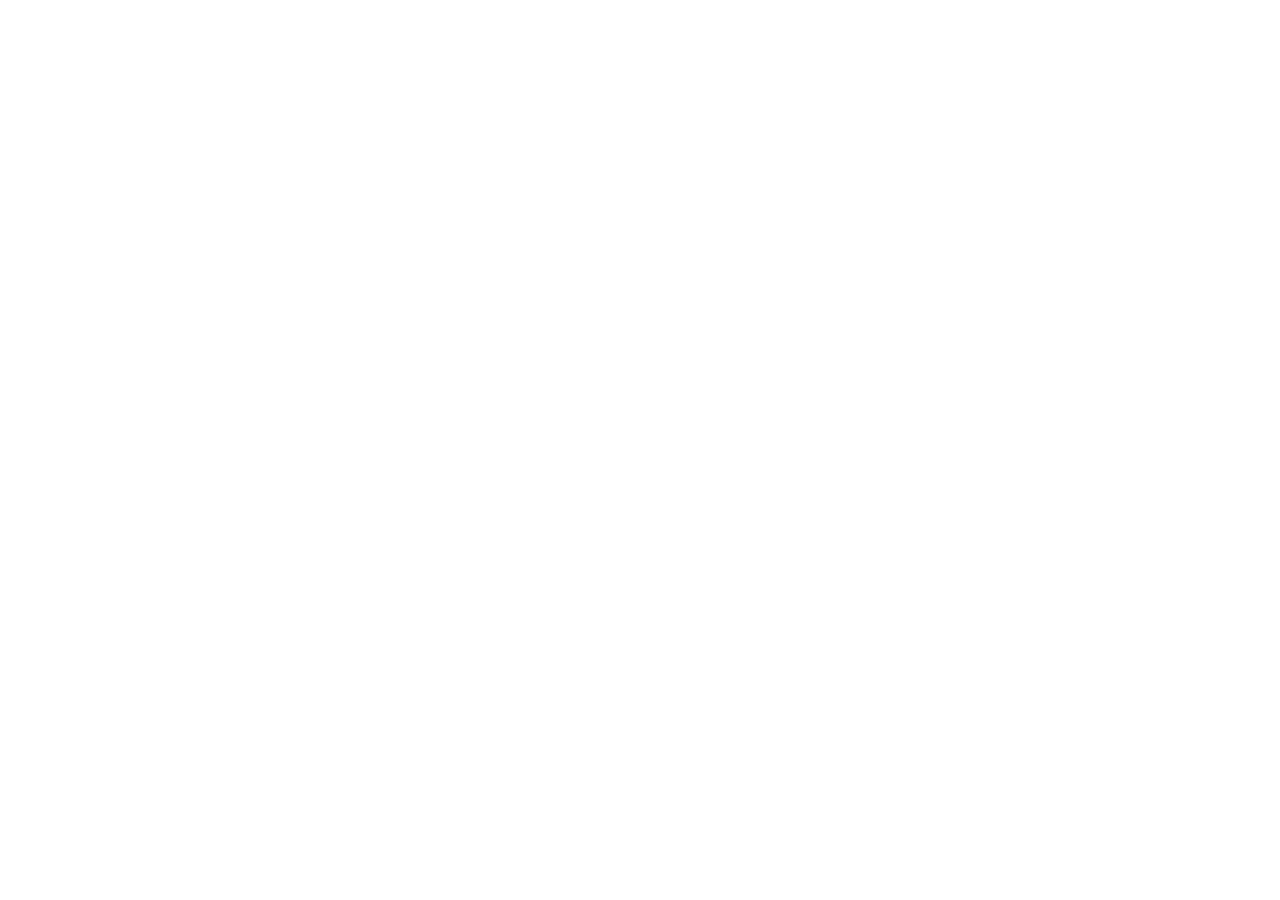
==== index.html @ d002fd4a "Create index.html with initial content Add basic HTML structure for the Site." ====
<!doctype html>
<html lang="en">
  <head>
    <meta charset="UTF-8" />
    <meta name="viewport" content="width=device-width, initial-scale=1.0" />
  
    <title>My Personal Project</title>
    <meta name="description" content="A custom web application built with TypeScript and React.">
    <meta name="author" content="Your Name" />

    <meta property="og:type" content="website" />
    <meta property="og:title" content="My Personal Project">
    <meta property="og:description" content="A custom web application built with TypeScript and React.">
    <meta name="twitter:card" content="summary_large_image" />
    <meta name="twitter:title" content="My Personal Project">
    <meta name="twitter:description" content="A custom web application built with TypeScript and React.">
</head>

  <body>
    <div id="root"></div>
    <script type="module" src="/src/main.tsx"></script>
  </body>
</html>
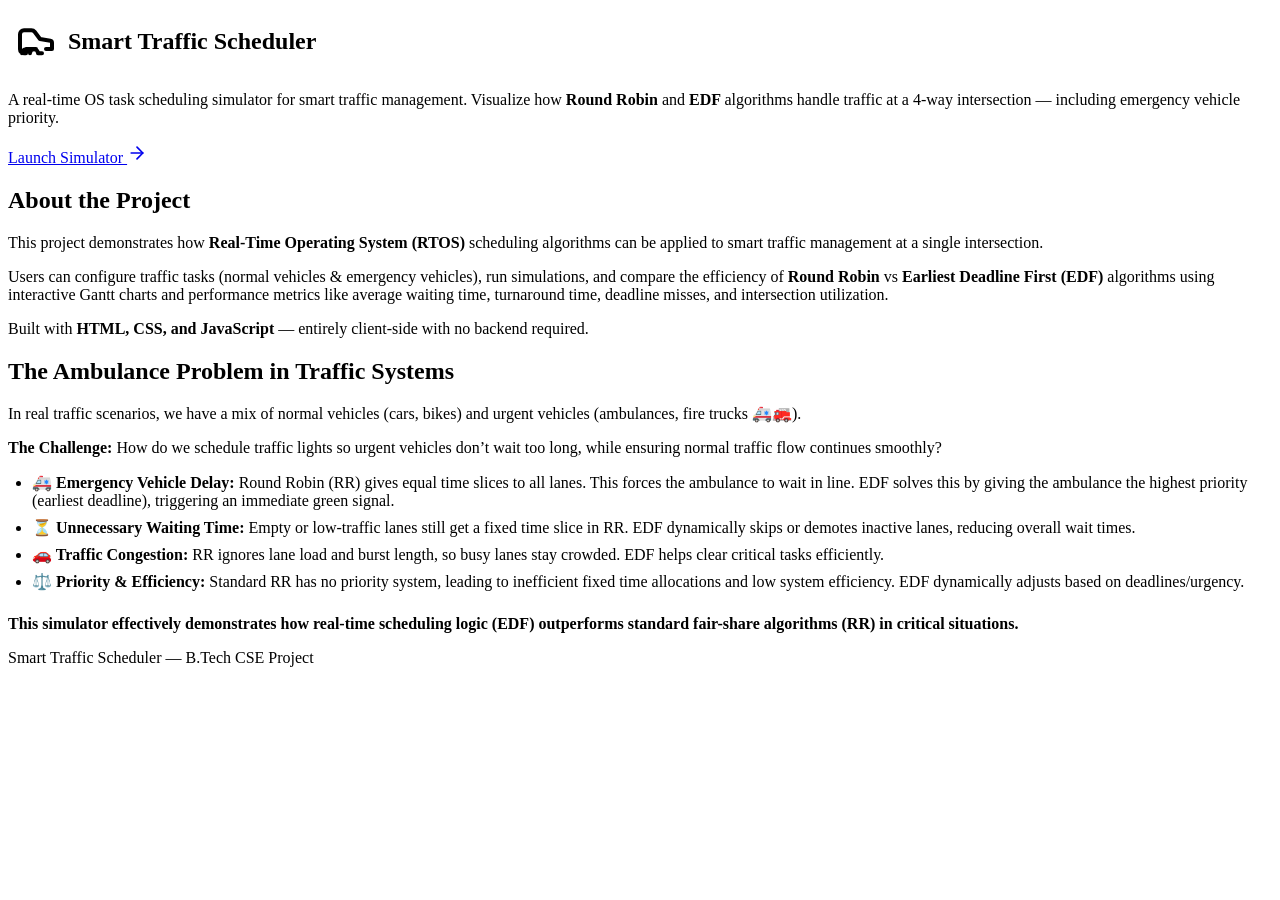
==== commit ad9d366a: "Step 1: Base HTML skeleton by Rajat Singh" ====
--- a/index.html
+++ b/index.html
@@ -1,23 +1,84 @@
-<!doctype html>
-<html lang="en">
-  <head>
-    <meta charset="UTF-8" />
-    <meta name="viewport" content="width=device-width, initial-scale=1.0" />
-  
-    <title>My Personal Project</title>
-    <meta name="description" content="A custom web application built with TypeScript and React.">
-    <meta name="author" content="Your Name" />
-
-    <meta property="og:type" content="website" />
-    <meta property="og:title" content="My Personal Project">
-    <meta property="og:description" content="A custom web application built with TypeScript and React.">
-    <meta name="twitter:card" content="summary_large_image" />
-    <meta name="twitter:title" content="My Personal Project">
-    <meta name="twitter:description" content="A custom web application built with TypeScript and React.">
-</head>
-
-  <body>
-    <div id="root"></div>
-    <script type="module" src="/src/main.tsx"></script>
-  </body>
-</html>
+<!DOCTYPE html>
+<html lang="en">
+
+<head>
+  <meta charset="UTF-8" />
+  <meta name="viewport" content="width=device-width, initial-scale=1.0" />
+  <title>Smart Traffic Scheduler</title>
+  <link rel="stylesheet" href="style.css" />
+</head>
+
+<body class="home-page">
+  <!-- Hero -->
+  <section class="hero">
+    <div style="display:flex;align-items:center;gap:0.75rem">
+      <svg class="hero-icon" xmlns="http://www.w3.org/2000/svg" width="48" height="48" viewBox="0 0 24 24" fill="none"
+        stroke="currentColor" stroke-width="2" stroke-linecap="round" stroke-linejoin="round">
+        <path
+          d="M14 16H9m10 0h3v-3.15a1 1 0 0 0-.84-.99L16 11l-2.7-3.6a2 2 0 0 0-1.6-.8H8a2 2 0 0 0-2 2v7.5a2 2 0 0 0 2 2h1m6 0h2m-6 0a2 2 0 1 0-4 0m8 0a2 2 0 1 0-4 0" />
+      </svg>
+      <h1>Smart Traffic Scheduler</h1>
+    </div>
+    <p>
+      A real-time OS task scheduling simulator for smart traffic management. Visualize how
+      <span class="text-primary" style="font-weight:600"> Round Robin </span> and
+      <span class="text-accent" style="font-weight:600"> EDF </span>
+      algorithms handle traffic at a 4-way intersection — including emergency vehicle priority.
+    </p>
+    <a href="simulator.html" class="btn btn-primary btn-lg" style="margin-top:0.5rem">
+      Launch Simulator
+      <svg xmlns="http://www.w3.org/2000/svg" width="20" height="20" viewBox="0 0 24 24" fill="none"
+        stroke="currentColor" stroke-width="2" stroke-linecap="round" stroke-linejoin="round">
+        <path d="M5 12h14" />
+        <path d="m12 5 7 7-7 7" />
+      </svg>
+    </a>
+  </section>
+
+  <!-- About -->
+  <section class="section">
+    <h2>About the Project</h2>
+    <div class="card about-content">
+      <p>This project demonstrates how <strong>Real-Time Operating System (RTOS)</strong> scheduling algorithms can be
+        applied to smart traffic management at a single intersection.</p>
+      <p>Users can configure traffic tasks (normal vehicles & emergency vehicles), run simulations, and compare the
+        efficiency of <strong>Round Robin</strong> vs <strong>Earliest Deadline First (EDF)</strong> algorithms using
+        interactive Gantt charts and performance metrics like average waiting time, turnaround time, deadline misses,
+        and intersection utilization.</p>
+      <p>Built with <strong>HTML, CSS, and JavaScript</strong> — entirely client-side with no backend required.</p>
+    </div>
+  </section>
+
+  <!-- The Problem -->
+  <section class="section">
+    <h2>The Ambulance Problem in Traffic Systems</h2>
+    <div class="card about-content" style="border-left: 4px solid var(--emergency);">
+      <p>In real traffic scenarios, we have a mix of normal vehicles (cars, bikes) and urgent vehicles (ambulances, fire
+        trucks 🚑🚒).</p>
+      <p><strong>The Challenge:</strong> How do we schedule traffic lights so urgent vehicles don’t wait too long, while
+        ensuring normal traffic flow continues smoothly?</p>
+      <ul
+        style="padding-left: 1.5rem; margin-top: 1rem; display: flex; flex-direction: column; gap: 0.5rem; color: var(--fg);">
+        <li><span style="color:var(--emergency); font-weight: 600;">🚑 Emergency Vehicle Delay:</span> Round Robin (RR)
+          gives equal time slices to all lanes. This forces the ambulance to wait in line. EDF solves this by giving the
+          ambulance the highest priority (earliest deadline), triggering an immediate green signal.</li>
+        <li><span style="color:var(--warning); font-weight: 600;">⏳ Unnecessary Waiting Time:</span> Empty or
+          low-traffic lanes still get a fixed time slice in RR. EDF dynamically skips or demotes inactive lanes,
+          reducing overall wait times.</li>
+        <li><span style="color:var(--warning); font-weight: 600;">🚗 Traffic Congestion:</span> RR ignores lane load and
+          burst length, so busy lanes stay crowded. EDF helps clear critical tasks efficiently.</li>
+        <li><span style="color:var(--primary); font-weight: 600;">⚖️ Priority & Efficiency:</span> Standard RR has no
+          priority system, leading to inefficient fixed time allocations and low system efficiency. EDF dynamically
+          adjusts based on deadlines/urgency.</li>
+      </ul>
+      <p style="margin-top: 1.5rem; font-weight: 600; color: var(--accent);">This simulator effectively demonstrates how
+        real-time scheduling logic (EDF) outperforms standard fair-share algorithms (RR) in critical situations.</p>
+    </div>
+  </section>
+
+
+
+  <footer>Smart Traffic Scheduler — B.Tech CSE Project</footer>
+</body>
+
+</html>
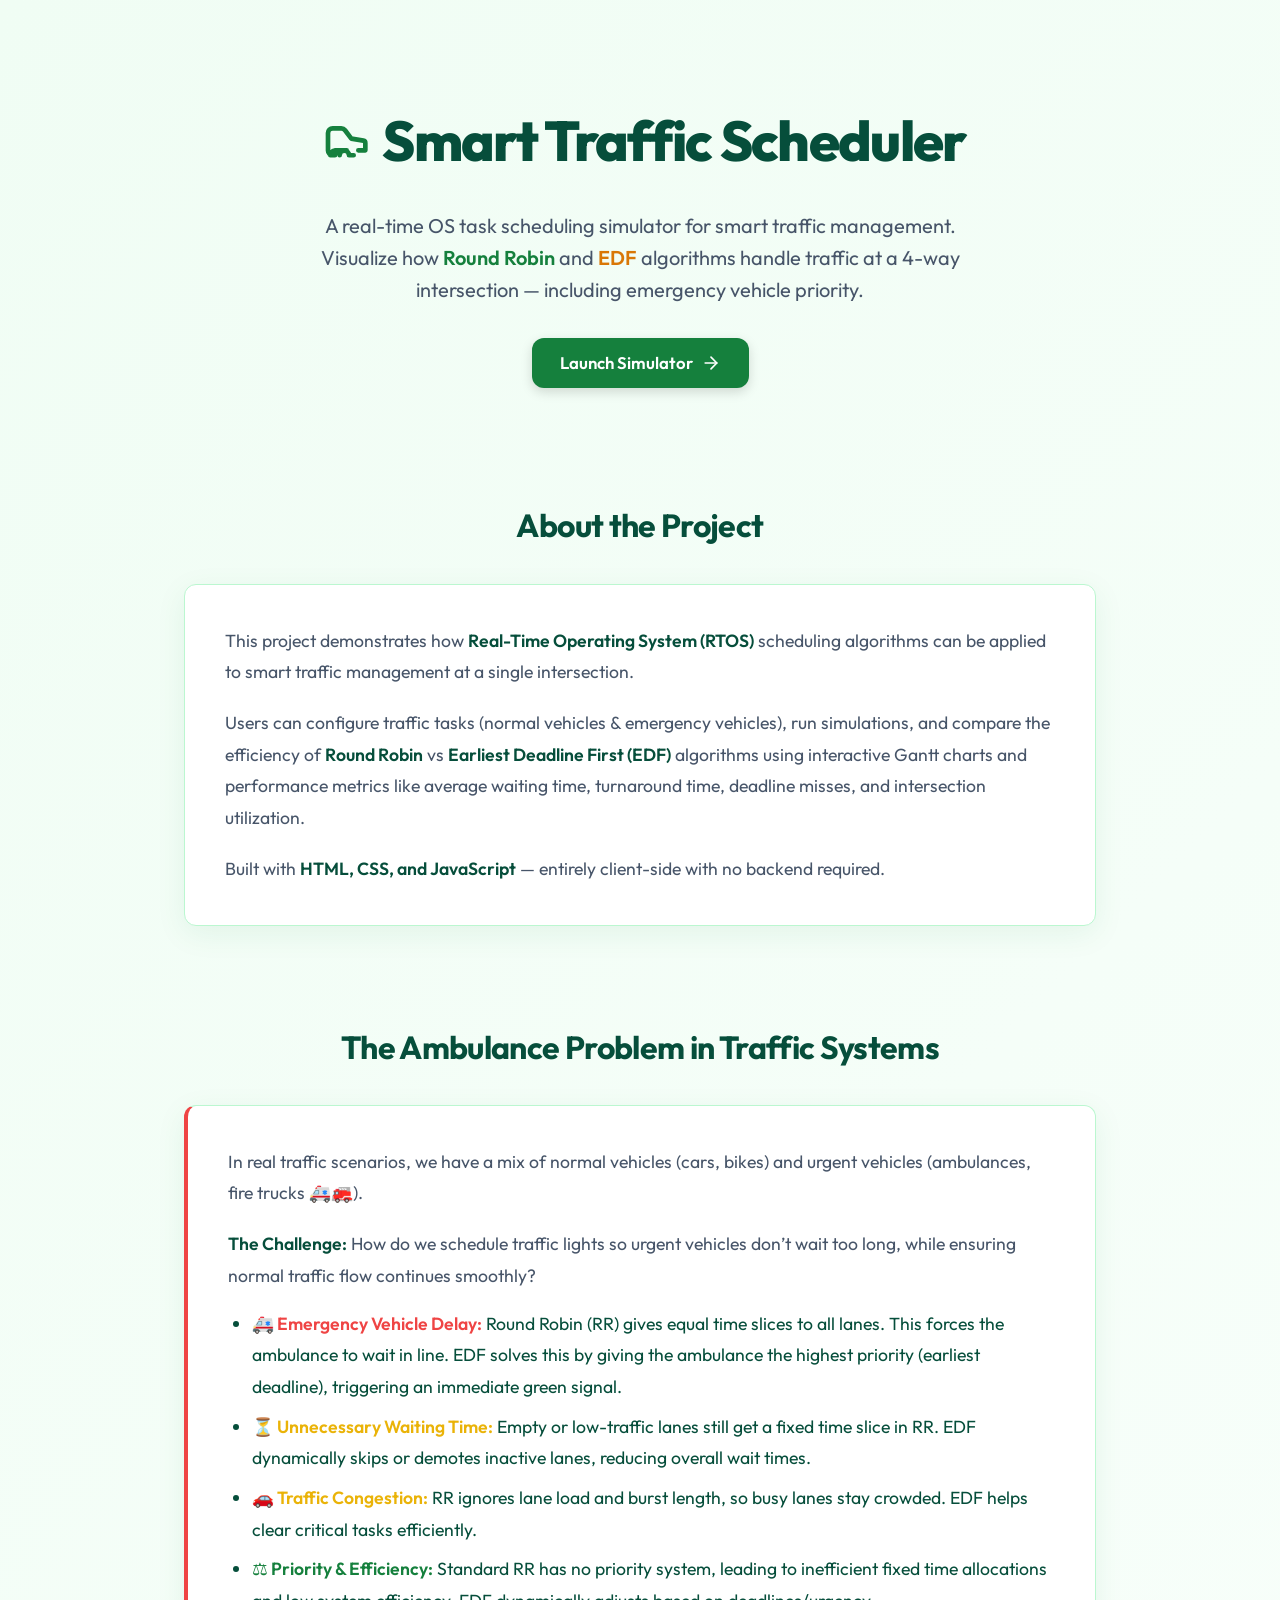
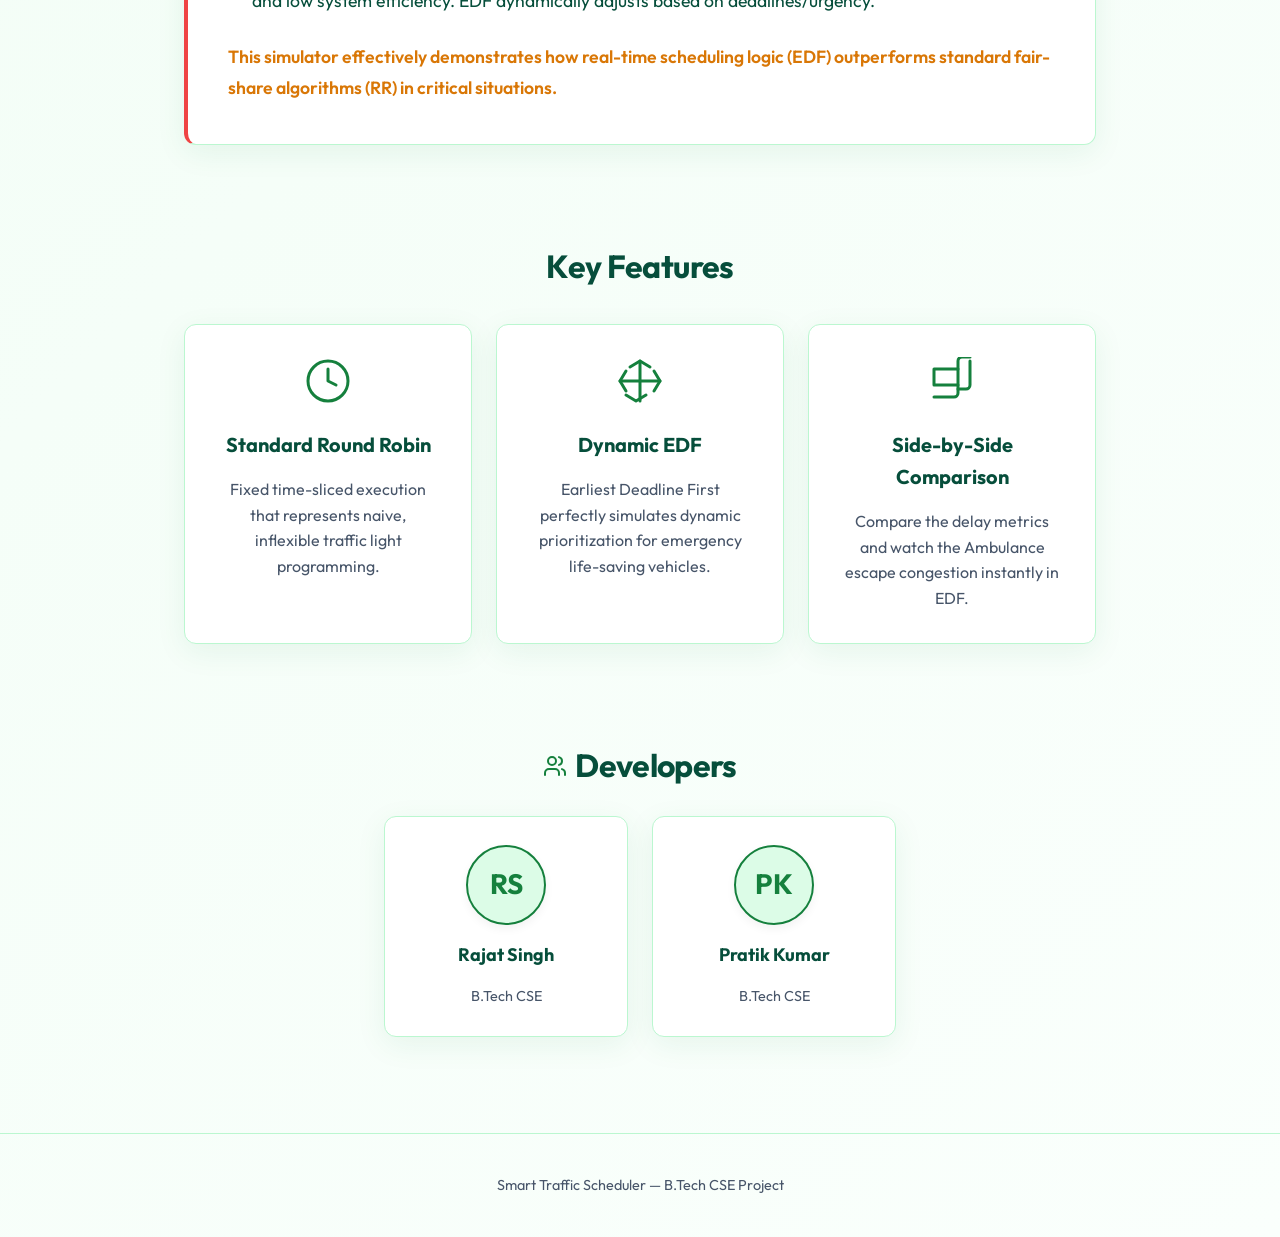
==== commit 1487923a: "Step 5: Finalizing document structure by Rajat Singh" ====
--- a/index.html
+++ b/index.html
@@ -76,7 +76,72 @@
     </div>
   </section>
 
+  <!-- Features -->
+  <section class="section">
+    <h2>Key Features</h2>
+    <div class="features-grid">
+      <div class="card feature-card">
+        <svg class="icon" xmlns="http://www.w3.org/2000/svg" width="32" height="32" viewBox="0 0 24 24" fill="none"
+          stroke="currentColor" stroke-width="1.5" stroke-linecap="round" stroke-linejoin="round">
+          <circle cx="12" cy="12" r="10" />
+          <path d="M12 6v6l4 2" />
+        </svg>
+        <h3>Standard Round Robin</h3>
+        <p>Fixed time-sliced execution that represents naive, inflexible traffic light programming.</p>
+      </div>
+      <div class="card feature-card">
+        <svg class="icon" xmlns="http://www.w3.org/2000/svg" width="32" height="32" viewBox="0 0 24 24" fill="none"
+          stroke="currentColor" stroke-width="1.5" stroke-linecap="round" stroke-linejoin="round">
+          <path d="M12 2v20" />
+          <path d="m17 5-5-3-5 3" />
+          <path d="m5 19 5 3 5-3" />
+          <path d="M2 12h20" />
+          <path d="m5 7-3 5 3 5" />
+          <path d="m19 7 3 5-3 5" />
+        </svg>
+        <h3>Dynamic EDF</h3>
+        <p>Earliest Deadline First perfectly simulates dynamic prioritization for emergency life-saving vehicles.</p>
+      </div>
+      <div class="card feature-card">
+        <svg class="icon" xmlns="http://www.w3.org/2000/svg" width="32" height="32" viewBox="0 0 24 24" fill="none"
+          stroke="currentColor" stroke-width="1.5" stroke-linecap="round" stroke-linejoin="round">
+          <polygon points="3 6 15 6 15 14 3 14" />
+          <path d="M15 14v4a2 2 0 0 1-2 2H3" />
+          <path d="M15 6V2a2 2 0 0 1 2-2h4" />
+          <path d="M21 2v12a2 2 0 0 1-2 2h-4" />
+        </svg>
+        <h3>Side-by-Side Comparison</h3>
+        <p>Compare the delay metrics and watch the Ambulance escape congestion instantly in EDF.</p>
+      </div>
+    </div>
+  </section>
 
+  <!-- Developers -->
+  <section class="section">
+    <div style="display:flex;align-items:center;justify-content:center;gap:0.5rem;margin-bottom:1.5rem">
+      <svg xmlns="http://www.w3.org/2000/svg" width="24" height="24" viewBox="0 0 24 24" fill="none"
+        stroke="currentColor" stroke-width="2" stroke-linecap="round" stroke-linejoin="round"
+        style="color:var(--primary)">
+        <path d="M16 21v-2a4 4 0 0 0-4-4H6a4 4 0 0 0-4 4v2" />
+        <circle cx="9" cy="7" r="4" />
+        <path d="M22 21v-2a4 4 0 0 0-3-3.87" />
+        <path d="M16 3.13a4 4 0 0 1 0 7.75" />
+      </svg>
+      <h2 style="margin-bottom:0">Developers</h2>
+    </div>
+    <div class="dev-grid">
+      <div class="card dev-card">
+        <div class="dev-avatar">RS</div>
+        <h3>Rajat Singh</h3>
+        <p>B.Tech CSE</p>
+      </div>
+      <div class="card dev-card">
+        <div class="dev-avatar">PK</div>
+        <h3>Pratik Kumar</h3>
+        <p>B.Tech CSE</p>
+      </div>
+    </div>
+  </section>
 
   <footer>Smart Traffic Scheduler — B.Tech CSE Project</footer>
 </body>
--- a/style.css
+++ b/style.css
@@ -0,0 +1,1194 @@
+@import url('https://fonts.googleapis.com/css2?family=Outfit:wght@300;400;500;600;700&display=swap');
+
+* {
+  margin: 0;
+  padding: 0;
+  box-sizing: border-box;
+}
+
+:root {
+  /* Common definitions */
+  --emergency: #ef4444;
+  /* Red 500 */
+  --success: #22c55e;
+  /* Green 500 */
+  --warning: #eab308;
+  /* Yellow 500 */
+  --radius: 0.75rem;
+  --font-family: 'Outfit', system-ui, -apple-system, sans-serif;
+}
+
+/* Home Page Theme (Green/White Light Mode) */
+body.home-page {
+  --bg-gradient: linear-gradient(135deg, #f0fdf4 0%, #fafffc 100%);
+  --fg: #064e3b;
+  --card: #ffffff;
+  --primary: #15803d;
+  /* Emerald 700 */
+  --primary-fg: #ffffff;
+  --secondary: #dcfce7;
+  --secondary-fg: #15803d;
+  --muted: #f1f5f9;
+  --muted-fg: #475569;
+  --accent: #d97706;
+  /* Amber 600 */
+  --border: #bbf7d0;
+  --card-shadow: 0 8px 30px rgba(21, 128, 61, 0.08);
+  --header-bg: hsla(0, 0%, 100%, 0.85);
+}
+
+/* Simulator Page Theme (Blue Light Mode) */
+body.simulator-page {
+  --bg-gradient: linear-gradient(135deg, #f0f9ff 0%, #f8fafc 100%);
+  --fg: #0f172a;
+  --card: #ffffff;
+  --primary: #2563eb;
+  /* Blue 600 */
+  --primary-fg: #ffffff;
+  --secondary: #e0f2fe;
+  --secondary-fg: #0369a1;
+  --muted: #f1f5f9;
+  --muted-fg: #64748b;
+  --accent: #ea580c;
+  /* Orange 600 */
+  --border: #bae6fd;
+  --card-shadow: 0 8px 30px rgba(37, 99, 235, 0.08);
+  --header-bg: hsla(255, 255, 255, 0.85);
+}
+
+/* Fallback if no class is set */
+body {
+  background: var(--bg-gradient, #ffffff);
+  color: var(--fg, #000000);
+  font-family: var(--font-family);
+  line-height: 1.6;
+  min-height: 100vh;
+}
+
+a {
+  color: var(--primary);
+  text-decoration: none;
+  transition: filter 0.2s;
+}
+
+a:hover {
+  filter: brightness(1.2);
+}
+
+/* ===== COMMON ===== */
+.card {
+  background: var(--card);
+  border: 1px solid var(--border);
+  border-radius: var(--radius);
+  box-shadow: var(--card-shadow);
+  transition: transform 0.3s ease, box-shadow 0.3s ease;
+}
+
+.btn {
+  display: inline-flex;
+  align-items: center;
+  justify-content: center;
+  gap: 0.5rem;
+  padding: 0.5rem 1rem;
+  border-radius: var(--radius);
+  font-family: var(--font-family);
+  font-size: 0.9rem;
+  font-weight: 600;
+  border: none;
+  cursor: pointer;
+  transition: all 0.2s ease;
+  outline: none;
+}
+
+.btn-primary {
+  background: var(--primary);
+  color: var(--primary-fg);
+  box-shadow: 0 4px 12px rgba(0, 0, 0, 0.15);
+}
+
+.btn-primary:hover {
+  transform: translateY(-2px);
+  box-shadow: 0 6px 16px rgba(0, 0, 0, 0.2);
+  filter: brightness(1.05);
+}
+
+.btn-secondary {
+  background: var(--secondary);
+  color: var(--secondary-fg);
+  border: 1px solid var(--border);
+}
+
+.btn-secondary:hover {
+  background: var(--border);
+  transform: translateY(-1px);
+}
+
+.btn-outline {
+  background: transparent;
+  border: 1px solid var(--border);
+  color: var(--fg);
+}
+
+.btn-outline:hover {
+  background: var(--secondary);
+  border-color: var(--primary);
+  transform: translateY(-1px);
+}
+
+.btn-ghost {
+  background: transparent;
+  color: var(--fg);
+}
+
+.btn-ghost:hover {
+  background: var(--secondary);
+}
+
+.btn-sm {
+  padding: 0.35rem 0.75rem;
+  font-size: 0.8rem;
+}
+
+.btn-lg {
+  padding: 0.75rem 1.75rem;
+  font-size: 1.05rem;
+}
+
+.btn:disabled {
+  opacity: 0.5;
+  pointer-events: none;
+  transform: none !important;
+  box-shadow: none !important;
+}
+
+.text-primary {
+  color: var(--primary);
+  font-weight: 600;
+}
+
+.text-accent {
+  color: var(--accent);
+  font-weight: 600;
+}
+
+.text-muted {
+  color: var(--muted-fg);
+}
+
+.text-emergency {
+  color: var(--emergency);
+}
+
+.text-success {
+  color: var(--success);
+}
+
+.text-warning {
+  color: var(--warning);
+}
+
+/* ===== HOME PAGE ===== */
+.hero {
+  display: flex;
+  flex-direction: column;
+  align-items: center;
+  justify-content: center;
+  gap: 1.5rem;
+  padding: 6rem 1.5rem 4rem;
+  text-align: center;
+}
+
+.hero-icon {
+  width: 3.5rem;
+  height: 3.5rem;
+  color: var(--primary);
+}
+
+.hero h1 {
+  font-size: 3.5rem;
+  font-weight: 800;
+  letter-spacing: -0.03em;
+  color: var(--fg);
+}
+
+.hero p {
+  max-width: 42rem;
+  color: var(--muted-fg);
+  font-size: 1.25rem;
+  font-weight: 400;
+}
+
+.section {
+  padding: 3rem 1.5rem;
+  max-width: 60rem;
+  margin: 0 auto;
+}
+
+.section h2 {
+  font-size: 2rem;
+  font-weight: 700;
+  margin-bottom: 2rem;
+  text-align: center;
+  letter-spacing: -0.02em;
+  color: var(--fg);
+}
+
+.features-grid {
+  display: grid;
+  grid-template-columns: repeat(auto-fit, minmax(250px, 1fr));
+  gap: 1.5rem;
+}
+
+.feature-card {
+  padding: 2rem;
+  display: flex;
+  flex-direction: column;
+  align-items: center;
+  text-align: center;
+  gap: 1rem;
+}
+
+.feature-card:hover {
+  transform: translateY(-5px);
+  box-shadow: 0 12px 40px rgba(0, 0, 0, 0.08);
+}
+
+.feature-card .icon {
+  width: 3rem;
+  height: 3rem;
+  color: var(--primary);
+  margin-bottom: 0.5rem;
+}
+
+.feature-card h3 {
+  font-weight: 700;
+  font-size: 1.25rem;
+  color: var(--fg);
+}
+
+.feature-card p {
+  font-size: 1rem;
+  color: var(--muted-fg);
+}
+
+.dev-grid {
+  display: grid;
+  grid-template-columns: repeat(auto-fit, minmax(180px, 1fr));
+  gap: 1.5rem;
+  max-width: 32rem;
+  margin: 0 auto;
+}
+
+.dev-card {
+  padding: 1.75rem;
+  display: flex;
+  flex-direction: column;
+  align-items: center;
+  gap: 1rem;
+}
+
+.dev-card:hover {
+  transform: translateY(-5px);
+}
+
+.dev-avatar {
+  width: 5rem;
+  height: 5rem;
+  border-radius: 50%;
+  background: var(--secondary);
+  border: 2px solid var(--primary);
+  display: flex;
+  align-items: center;
+  justify-content: center;
+  color: var(--primary);
+  font-size: 1.75rem;
+  font-weight: 700;
+  box-shadow: 0 4px 10px rgba(0, 0, 0, 0.05);
+}
+
+.dev-card h3 {
+  font-size: 1.125rem;
+  font-weight: 700;
+  color: var(--fg);
+}
+
+.dev-card p {
+  font-size: 0.9rem;
+  color: var(--muted-fg);
+}
+
+.about-content {
+  padding: 2.5rem;
+  color: var(--muted-fg);
+  font-size: 1.1rem;
+  line-height: 1.8;
+}
+
+.about-content strong {
+  color: var(--fg);
+  font-weight: 600;
+}
+
+.about-content p+p,
+.about-content ul {
+  margin-top: 1.2rem;
+}
+
+footer {
+  text-align: center;
+  padding: 2.5rem;
+  font-size: 0.9rem;
+  color: var(--muted-fg);
+  border-top: 1px solid var(--border);
+  margin-top: 3rem;
+}
+
+/* ===== SIMULATOR PAGE ===== */
+.topbar {
+  display: flex;
+  flex-wrap: wrap;
+  align-items: center;
+  gap: 1rem;
+  border-bottom: 1px solid var(--border);
+  background: var(--header-bg);
+  backdrop-filter: blur(12px);
+  -webkit-backdrop-filter: blur(12px);
+  padding: 0.75rem 1.5rem;
+  position: sticky;
+  top: 0;
+  z-index: 100;
+  box-shadow: 0 4px 15px rgba(0, 0, 0, 0.02);
+}
+
+.topbar .title {
+  display: flex;
+  align-items: center;
+  gap: 0.75rem;
+  margin-right: 1rem;
+}
+
+.topbar h1 {
+  font-size: 1.35rem;
+  font-weight: 700;
+  white-space: nowrap;
+  letter-spacing: -0.02em;
+  color: var(--fg);
+}
+
+.algo-group {
+  display: flex;
+  gap: 0.35rem;
+  background: var(--secondary);
+  padding: 0.35rem;
+  border-radius: 8px;
+  border: 1px solid var(--border);
+}
+
+.algo-group .btn {
+  border-radius: 6px;
+  font-weight: 600;
+  font-size: 0.85rem;
+  color: var(--secondary-fg);
+}
+
+.algo-group .btn.active {
+  background: var(--primary);
+  color: var(--primary-fg);
+  box-shadow: 0 2px 8px rgba(0, 0, 0, 0.15);
+}
+
+.controls {
+  display: flex;
+  align-items: center;
+  gap: 0.75rem;
+  margin-left: auto;
+}
+
+.speed-control {
+  display: flex;
+  align-items: center;
+  gap: 0.5rem;
+  width: 9rem;
+  background: var(--secondary);
+  padding: 0.35rem 0.85rem;
+  border-radius: 20px;
+  border: 1px solid var(--border);
+}
+
+.speed-control label {
+  font-size: 0.8rem;
+  color: var(--secondary-fg);
+  font-weight: 600;
+}
+
+.speed-control input[type=range] {
+  flex: 1;
+  accent-color: var(--primary);
+  cursor: pointer;
+}
+
+/* Side bar made wider! */
+.sim-layout {
+  display: grid;
+  grid-template-columns: 580px 1fr;
+  gap: 1.5rem;
+  padding: 1.5rem;
+  flex: 1;
+  overflow: auto;
+  align-items: start;
+}
+
+@media (max-width: 1050px) {
+  .sim-layout {
+    grid-template-columns: 1fr;
+  }
+}
+
+.left-panel {
+  display: flex;
+  flex-direction: column;
+  gap: 1.5rem;
+}
+
+.right-panel {
+  display: flex;
+  flex-direction: column;
+  gap: 1.5rem;
+  min-width: 0;
+}
+
+/* Intersection */
+.intersection-wrapper {
+  padding: 1.5rem;
+  display: flex;
+  flex-direction: column;
+  align-items: center;
+  gap: 1rem;
+}
+
+.intersection-info {
+  display: flex;
+  align-items: center;
+  gap: 0.5rem;
+  font-size: 0.9rem;
+  background: var(--secondary);
+  padding: 0.35rem 1.25rem;
+  border-radius: 20px;
+  border: 1px solid var(--border);
+  color: var(--secondary-fg);
+  font-weight: 500;
+}
+
+.intersection-info .time {
+  font-family: monospace;
+  font-size: 1.2rem;
+  font-weight: 700;
+  color: var(--primary);
+}
+
+.task-badge {
+  margin-left: 0.5rem;
+  font-size: 0.75rem;
+  padding: 0.25rem 0.75rem;
+  border-radius: 9999px;
+  font-weight: 700;
+  text-transform: uppercase;
+  letter-spacing: 0.05em;
+}
+
+.task-badge.emergency {
+  background: #fee2e2;
+  color: #b91c1c;
+  border: 1px solid #fecaca;
+  animation: flash 1s ease-in-out infinite;
+}
+
+.task-badge.firetruck {
+  background: #ffedd5;
+  color: #c2410c;
+  border: 1px solid #fed7aa;
+  animation: flash 1s ease-in-out infinite;
+}
+
+.task-badge.normal {
+  background: var(--secondary);
+  color: var(--primary);
+  border: 1px solid var(--border);
+}
+
+.intersection {
+  position: relative;
+  width: 15rem;
+  height: 15rem;
+  margin: 1rem 0;
+  background: #e2e8f0;
+  border-radius: 8px;
+  box-shadow: inset 0 2px 10px rgba(0, 0, 0, 0.05);
+  border: 1px solid #cbd5e1;
+}
+
+.road-v {
+  position: absolute;
+  top: 0;
+  bottom: 0;
+  left: 50%;
+  transform: translateX(-50%);
+  width: 4.8rem;
+  background: #334155;
+  border-radius: 4px;
+  border-left: 2px solid #94a3b8;
+  border-right: 2px solid #94a3b8;
+}
+
+.road-h {
+  position: absolute;
+  left: 0;
+  right: 0;
+  top: 50%;
+  transform: translateY(-50%);
+  height: 4.8rem;
+  background: #334155;
+  border-radius: 4px;
+  border-top: 2px solid #94a3b8;
+  border-bottom: 2px solid #94a3b8;
+}
+
+.road-center {
+  position: absolute;
+  width: 4.8rem;
+  height: 4.8rem;
+  top: 50%;
+  left: 50%;
+  transform: translate(-50%, -50%);
+  background: #1e293b;
+  z-index: 1;
+}
+
+.lane-v {
+  position: absolute;
+  top: 0;
+  bottom: 0;
+  left: 50%;
+  width: 2px;
+  background: linear-gradient(to bottom, transparent 50%, #fcd34d 50%);
+  background-size: 100% 24px;
+  z-index: 2;
+  transform: translateX(-50%);
+}
+
+.lane-h {
+  position: absolute;
+  left: 0;
+  right: 0;
+  top: 50%;
+  height: 2px;
+  background: linear-gradient(to right, transparent 50%, #fcd34d 50%);
+  background-size: 24px 100%;
+  z-index: 2;
+  transform: translateY(-50%);
+}
+
+.traffic-light {
+  display: flex;
+  flex-direction: column;
+  align-items: center;
+  gap: 0.25rem;
+  position: absolute;
+  z-index: 5;
+}
+
+.traffic-light .dir-label {
+  font-size: 10px;
+  text-transform: uppercase;
+  letter-spacing: 0.1em;
+  color: var(--fg);
+  font-weight: 800;
+  background: var(--secondary);
+  padding: 2px 6px;
+  border-radius: 4px;
+  border: 1px solid var(--border);
+}
+
+.tl-box {
+  display: flex;
+  flex-direction: column;
+  gap: 0.35rem;
+  background: #0f172a;
+  padding: 0.35rem;
+  border-radius: 6px;
+  border: 2px solid #475569;
+  box-shadow: 0 4px 10px rgba(0, 0, 0, 0.15);
+}
+
+.tl-bulb {
+  width: 14px;
+  height: 14px;
+  border-radius: 50%;
+  background: #334155;
+  border: 1px solid #1e293b;
+  transition: all 0.3s cubic-bezier(0.4, 0, 0.2, 1);
+}
+
+.tl-bulb.on-red {
+  background: var(--emergency);
+  box-shadow: 0 0 15px var(--emergency);
+}
+
+.tl-bulb.on-yellow {
+  background: var(--warning);
+  box-shadow: 0 0 15px var(--warning);
+}
+
+.tl-bulb.on-green {
+  background: var(--success);
+  box-shadow: 0 0 15px var(--success);
+}
+
+.tl-north {
+  top: -0.5rem;
+  left: 50%;
+  transform: translateX(-50%);
+}
+
+.tl-south {
+  bottom: -0.5rem;
+  left: 50%;
+  transform: translateX(-50%);
+}
+
+.tl-west {
+  left: -0.5rem;
+  top: 50%;
+  transform: translateY(-50%);
+}
+
+.tl-east {
+  right: -0.5rem;
+  top: 50%;
+  transform: translateY(-50%);
+}
+
+.vehicle {
+  position: absolute;
+  z-index: 10;
+  width: 18px;
+  height: 32px;
+  border-radius: 4px;
+  box-shadow: 0 4px 12px rgba(0, 0, 0, 0.3);
+  transition: all 0.2s linear;
+}
+
+.vehicle::after {
+  content: '';
+  position: absolute;
+  top: 5px;
+  left: 2px;
+  right: 2px;
+  height: 6px;
+  background: rgba(255, 255, 255, 0.8);
+  border-radius: 2px;
+}
+
+.vehicle.emergency {
+  background: var(--emergency);
+  animation: pulse-glow-red 0.5s infinite alternate;
+}
+
+.vehicle.firetruck {
+  background: #ea580c;
+  animation: pulse-glow-orange 0.5s infinite alternate;
+}
+
+.vehicle.normal {
+  background: var(--fg);
+}
+
+.vehicle.dir-north {
+  top: 4rem;
+  left: 50%;
+  transform: translateX(-50%);
+}
+
+.vehicle.dir-south {
+  bottom: 4rem;
+  left: 50%;
+  transform: translateX(-50%);
+}
+
+.vehicle.dir-east {
+  right: 4rem;
+  top: 50%;
+  transform: translateY(-50%) rotate(90deg);
+}
+
+.vehicle.dir-west {
+  left: 4rem;
+  top: 50%;
+  transform: translateY(-50%) rotate(90deg);
+}
+
+.dir-statuses {
+  display: grid;
+  grid-template-columns: 1fr 1fr;
+  gap: 0.5rem 1.5rem;
+  font-size: 11px;
+  background: var(--secondary);
+  padding: 0.75rem 1.25rem;
+  border-radius: var(--radius);
+  border: 1px solid var(--border);
+  width: 100%;
+}
+
+.dir-status {
+  display: flex;
+  align-items: center;
+  gap: 0.5rem;
+}
+
+.dir-dot {
+  width: 12px;
+  height: 12px;
+  border-radius: 50%;
+  box-shadow: inset 0 1px 3px rgba(0, 0, 0, 0.1);
+}
+
+.dir-dot.red {
+  background: var(--emergency);
+  box-shadow: 0 0 8px rgba(239, 68, 68, 0.6);
+}
+
+.dir-dot.green {
+  background: var(--success);
+  box-shadow: 0 0 8px rgba(34, 197, 94, 0.6);
+}
+
+.dir-dot.yellow {
+  background: var(--warning);
+  box-shadow: 0 0 8px rgba(234, 179, 8, 0.6);
+}
+
+.dir-state {
+  font-weight: 700;
+  font-family: monospace;
+  font-size: 12px;
+  color: var(--fg);
+}
+
+/* Improved Task Table UI */
+.task-config {
+  padding: 1.5rem;
+  display: flex;
+  flex-direction: column;
+  flex: 1;
+}
+
+.task-config-header {
+  display: flex;
+  align-items: center;
+  justify-content: space-between;
+  margin-bottom: 1.5rem;
+}
+
+.task-config-header h2 {
+  font-size: 1.35rem;
+  font-weight: 700;
+  letter-spacing: -0.01em;
+  color: var(--fg);
+  margin: 0;
+}
+
+.task-config-header .actions {
+  display: flex;
+  gap: 0.75rem;
+}
+
+.quantum-row {
+  display: flex;
+  align-items: center;
+  gap: 0.75rem;
+  margin-bottom: 1.5rem;
+  background: var(--secondary);
+  padding: 0.5rem 1rem;
+  border-radius: var(--radius);
+  border: 1px solid var(--border);
+  width: fit-content;
+}
+
+.quantum-row label {
+  font-size: 0.9rem;
+  color: var(--secondary-fg);
+  font-weight: 600;
+}
+
+.quantum-row input {
+  width: 4.5rem;
+  height: 2.2rem;
+  font-size: 1rem;
+  background: #ffffff;
+  border: 1px solid #cbd5e1;
+  border-radius: 6px;
+  color: var(--fg);
+  padding: 0 0.5rem;
+  transition: border-color 0.2s;
+  font-family: monospace;
+  font-weight: 700;
+}
+
+.quantum-row input:focus {
+  outline: none;
+  border-color: var(--primary);
+  box-shadow: 0 0 0 3px var(--border);
+}
+
+/* Taller task table */
+.task-table-wrap {
+  overflow: auto;
+  border: 1px solid var(--border);
+  border-radius: var(--radius);
+  background: #f8fafc;
+  max-height: 550px;
+  padding: 0 0.5rem 0.5rem 0.5rem;
+  margin-bottom: 1rem;
+}
+
+table {
+  width: 100%;
+  border-collapse: separate;
+  border-spacing: 0 6px;
+  font-size: 12px;
+}
+
+thead {
+  position: sticky;
+  top: 0;
+  background: #f8fafc;
+  z-index: 2;
+}
+
+th {
+  padding: 1rem 0.5rem 0.5rem 0.5rem;
+  text-align: left;
+  font-size: 11px;
+  color: var(--muted-fg);
+  font-weight: 700;
+  text-transform: uppercase;
+  letter-spacing: 0.05em;
+  border-bottom: none;
+}
+
+th:first-child {
+  min-width: 130px;
+}
+
+td {
+  padding: 0.5rem;
+  border: none;
+  background: #ffffff;
+  border-top: 1px solid var(--border);
+  border-bottom: 1px solid var(--border);
+  transition: background 0.2s;
+}
+
+td:first-child {
+  border-radius: 8px 0 0 8px;
+  border-left: 1px solid var(--border);
+}
+
+td:last-child {
+  border-radius: 0 8px 8px 0;
+  border-right: 1px solid var(--border);
+}
+
+tr:hover td {
+  background: #f1f5f9;
+}
+
+tr.emergency-row td {
+  background: #fef2f2;
+  border-color: #fecaca;
+}
+
+tr.emergency-row td:first-child {
+  border-left: 4px solid var(--emergency);
+  box-shadow: none;
+  border-radius: 8px 0 0 8px;
+}
+
+tr.firetruck-row td {
+  background: #fff7ed;
+  border-color: #ffedd5;
+}
+
+tr.firetruck-row td:first-child {
+  border-left: 4px solid #ea580c;
+  box-shadow: none;
+  border-radius: 8px 0 0 8px;
+}
+
+td input,
+td select {
+  background: transparent;
+  border: 1px solid transparent;
+  color: var(--fg);
+  font-size: 13px;
+  font-weight: 500;
+  width: 100%;
+  padding: 0.5rem;
+  border-radius: 6px;
+  outline: none;
+  transition: all 0.2s;
+  font-family: inherit;
+}
+
+td input:focus,
+td select:focus {
+  background: #ffffff;
+  border-color: var(--primary);
+  box-shadow: 0 0 0 2px var(--border);
+}
+
+td select {
+  cursor: pointer;
+}
+
+td input[type=number] {
+  width: 4rem;
+  font-family: monospace;
+  font-size: 14px;
+  font-weight: 600;
+}
+
+.wait-time-col span {
+  font-family: monospace;
+  font-weight: 700;
+  color: var(--primary);
+  background: var(--secondary);
+  border: 1px solid var(--border);
+  padding: 4px 10px;
+  border-radius: 6px;
+  display: inline-block;
+  min-width: 2.5rem;
+  text-align: center;
+  font-size: 13px;
+}
+
+.del-btn {
+  background: #f1f5f9;
+  border: 1px solid #cbd5e1;
+  color: var(--muted-fg);
+  cursor: pointer;
+  font-size: 13px;
+  width: 28px;
+  height: 28px;
+  border-radius: 50%;
+  display: flex;
+  align-items: center;
+  justify-content: center;
+  transition: all 0.2s;
+}
+
+.del-btn:hover {
+  color: #fff;
+  background: var(--emergency);
+  border-color: var(--emergency);
+  transform: scale(1.1);
+}
+
+/* Gantt Chart */
+.gantt-card {
+  padding: 1.5rem;
+}
+
+.gantt-card h3 {
+  font-size: 1.15rem;
+  font-weight: 700;
+  color: var(--fg);
+  margin-bottom: 1.25rem;
+}
+
+.gantt-empty {
+  font-size: 0.95rem;
+  color: var(--muted-fg);
+  text-align: center;
+  padding: 2.5rem;
+  background: var(--secondary);
+  border: 1px dashed #cbd5e1;
+  border-radius: var(--radius);
+}
+
+.gantt-time-axis {
+  display: flex;
+  padding-left: 146px;
+  margin-bottom: 0.8rem;
+}
+
+.gantt-time-axis span {
+  font-size: 11px;
+  color: var(--muted-fg);
+  text-align: center;
+  font-family: monospace;
+  position: relative;
+  font-weight: 600;
+}
+
+.gantt-time-axis span::after {
+  content: '';
+  position: absolute;
+  bottom: -6px;
+  left: 50%;
+  width: 1px;
+  height: 4px;
+  background: var(--muted-fg);
+}
+
+.gantt-row {
+  display: flex;
+  align-items: center;
+  gap: 1rem;
+  margin-bottom: 10px;
+}
+
+.gantt-label {
+  font-size: 12px;
+  width: 130px;
+  text-align: right;
+  font-weight: 600;
+  overflow: hidden;
+  text-overflow: ellipsis;
+  white-space: nowrap;
+  color: var(--fg);
+}
+
+.gantt-track {
+  flex: 1;
+  position: relative;
+  height: 32px;
+  background: #e2e8f0;
+  border-radius: 6px;
+  box-shadow: inset 0 2px 4px rgba(0, 0, 0, 0.05);
+}
+
+.gantt-bar {
+  position: absolute;
+  top: 0;
+  height: 100%;
+  border-radius: 4px;
+  transition: all 0.4s cubic-bezier(0.4, 0, 0.2, 1);
+  box-shadow: 0 2px 5px rgba(0, 0, 0, 0.1);
+  display: flex;
+  align-items: center;
+  justify-content: center;
+  overflow: hidden;
+}
+
+.gantt-icon {
+  font-size: 15px;
+  line-height: 1;
+  user-select: none;
+  white-space: nowrap;
+  filter: drop-shadow(0 1px 2px rgba(0, 0, 0, 0.3));
+}
+
+.gantt-bar.emergency-bar,
+.gantt-bar.firetruck-bar {
+  animation: pulse-glow 1.5s ease-in-out infinite;
+}
+
+.gantt-marker {
+  position: absolute;
+  top: -6px;
+  height: calc(100% + 12px);
+  width: 2px;
+  background: var(--primary);
+  z-index: 5;
+  transition: left 0.4s linear;
+  box-shadow: 0 0 6px var(--primary);
+}
+
+.gantt-marker::after {
+  content: '';
+  position: absolute;
+  top: 0;
+  left: -4px;
+  width: 10px;
+  height: 10px;
+  border-radius: 50%;
+  background: var(--primary);
+}
+
+/* Metrics */
+.metrics-section {
+  margin-top: 1.5rem;
+}
+
+.metrics-label {
+  font-size: 12px;
+  font-weight: 700;
+  color: var(--muted-fg);
+  text-transform: uppercase;
+  letter-spacing: 0.1em;
+  display: block;
+  margin-bottom: 1rem;
+}
+
+.metrics-grid {
+  display: grid;
+  grid-template-columns: repeat(auto-fit, minmax(140px, 1fr));
+  gap: 1rem;
+}
+
+.metric-card {
+  padding: 1.25rem;
+  display: flex;
+  flex-direction: column;
+  align-items: flex-start;
+  gap: 0.5rem;
+  position: relative;
+  overflow: hidden;
+  background: #ffffff;
+  border: 1px solid var(--border);
+  border-radius: var(--radius);
+  box-shadow: 0 4px 15px rgba(0, 0, 0, 0.02);
+}
+
+.metric-card.winner::before {
+  content: '';
+  position: absolute;
+  top: 0;
+  left: 0;
+  width: 5px;
+  height: 100%;
+  background: var(--success);
+}
+
+.metric-card.winner {
+  background: #f0fdf4;
+  border-color: #bbf7d0;
+}
+
+.metric-icon {
+  font-size: 20px;
+}
+
+.metric-value {
+  font-size: 1.75rem;
+  font-weight: 800;
+  font-family: monospace;
+  letter-spacing: -0.02em;
+  color: var(--fg);
+}
+
+.metric-name {
+  font-size: 11px;
+  color: var(--muted-fg);
+  font-weight: 700;
+  text-transform: uppercase;
+  letter-spacing: 0.05em;
+}
+
+/* Comparison */
+.comparison-card {
+  padding: 1.5rem;
+  background: var(--card);
+  border: 2px solid var(--border);
+}
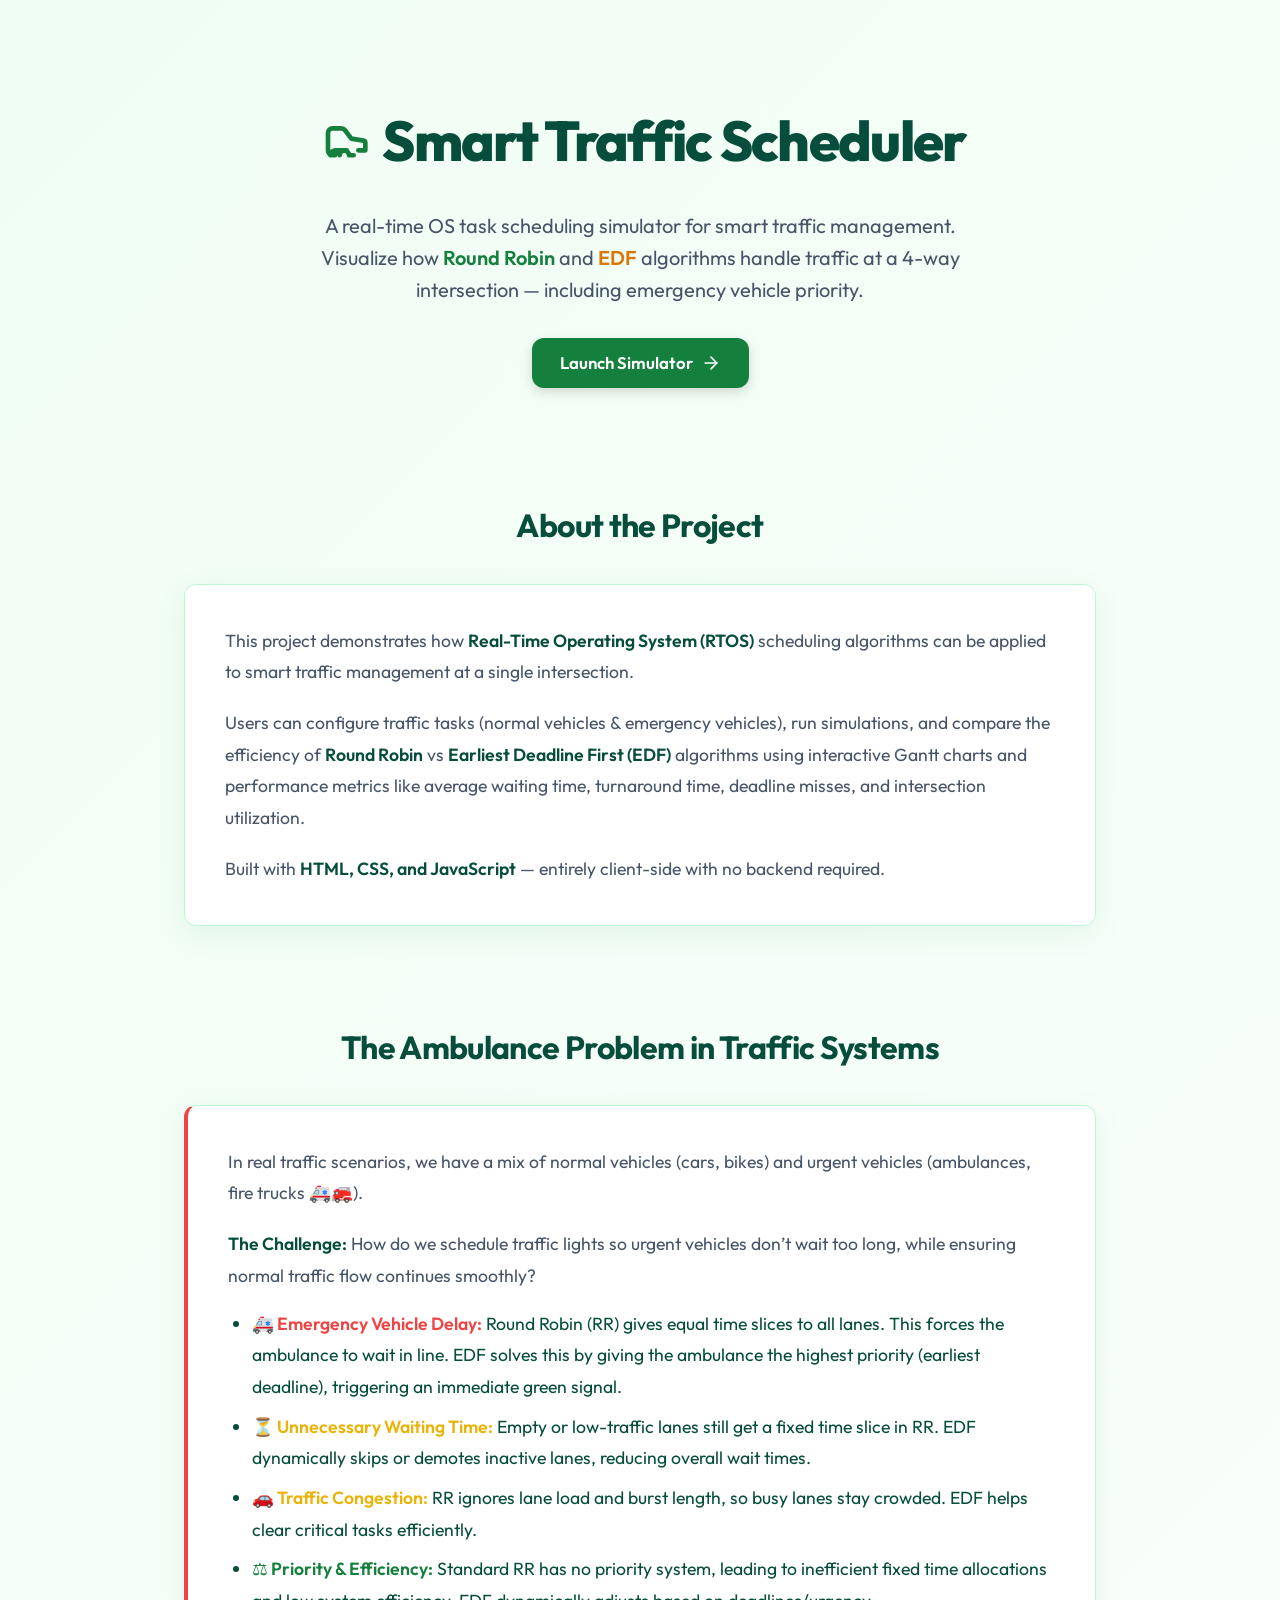
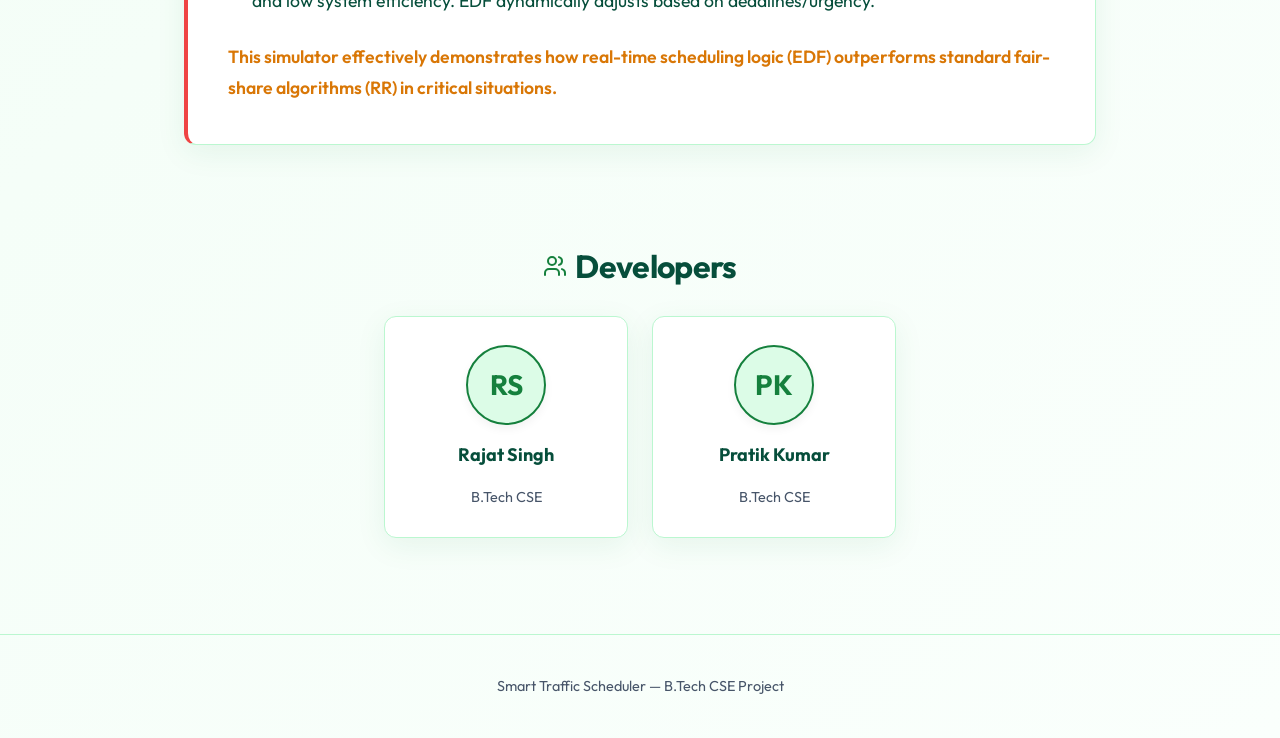
==== commit 05c76df4: "Step 1: Initial project setup by Rajat Singh" ====
--- a/index.html
+++ b/index.html
@@ -76,45 +76,6 @@
     </div>
   </section>
 
-  <!-- Features -->
-  <section class="section">
-    <h2>Key Features</h2>
-    <div class="features-grid">
-      <div class="card feature-card">
-        <svg class="icon" xmlns="http://www.w3.org/2000/svg" width="32" height="32" viewBox="0 0 24 24" fill="none"
-          stroke="currentColor" stroke-width="1.5" stroke-linecap="round" stroke-linejoin="round">
-          <circle cx="12" cy="12" r="10" />
-          <path d="M12 6v6l4 2" />
-        </svg>
-        <h3>Standard Round Robin</h3>
-        <p>Fixed time-sliced execution that represents naive, inflexible traffic light programming.</p>
-      </div>
-      <div class="card feature-card">
-        <svg class="icon" xmlns="http://www.w3.org/2000/svg" width="32" height="32" viewBox="0 0 24 24" fill="none"
-          stroke="currentColor" stroke-width="1.5" stroke-linecap="round" stroke-linejoin="round">
-          <path d="M12 2v20" />
-          <path d="m17 5-5-3-5 3" />
-          <path d="m5 19 5 3 5-3" />
-          <path d="M2 12h20" />
-          <path d="m5 7-3 5 3 5" />
-          <path d="m19 7 3 5-3 5" />
-        </svg>
-        <h3>Dynamic EDF</h3>
-        <p>Earliest Deadline First perfectly simulates dynamic prioritization for emergency life-saving vehicles.</p>
-      </div>
-      <div class="card feature-card">
-        <svg class="icon" xmlns="http://www.w3.org/2000/svg" width="32" height="32" viewBox="0 0 24 24" fill="none"
-          stroke="currentColor" stroke-width="1.5" stroke-linecap="round" stroke-linejoin="round">
-          <polygon points="3 6 15 6 15 14 3 14" />
-          <path d="M15 14v4a2 2 0 0 1-2 2H3" />
-          <path d="M15 6V2a2 2 0 0 1 2-2h4" />
-          <path d="M21 2v12a2 2 0 0 1-2 2h-4" />
-        </svg>
-        <h3>Side-by-Side Comparison</h3>
-        <p>Compare the delay metrics and watch the Ambulance escape congestion instantly in EDF.</p>
-      </div>
-    </div>
-  </section>
 
   <!-- Developers -->
   <section class="section">
--- a/style.css
+++ b/style.css
@@ -887,308 +887,4 @@
   border-top: 1px solid var(--border);
   border-bottom: 1px solid var(--border);
   transition: background 0.2s;
-}
-
-td:first-child {
-  border-radius: 8px 0 0 8px;
-  border-left: 1px solid var(--border);
-}
-
-td:last-child {
-  border-radius: 0 8px 8px 0;
-  border-right: 1px solid var(--border);
-}
-
-tr:hover td {
-  background: #f1f5f9;
-}
-
-tr.emergency-row td {
-  background: #fef2f2;
-  border-color: #fecaca;
-}
-
-tr.emergency-row td:first-child {
-  border-left: 4px solid var(--emergency);
-  box-shadow: none;
-  border-radius: 8px 0 0 8px;
-}
-
-tr.firetruck-row td {
-  background: #fff7ed;
-  border-color: #ffedd5;
-}
-
-tr.firetruck-row td:first-child {
-  border-left: 4px solid #ea580c;
-  box-shadow: none;
-  border-radius: 8px 0 0 8px;
-}
-
-td input,
-td select {
-  background: transparent;
-  border: 1px solid transparent;
-  color: var(--fg);
-  font-size: 13px;
-  font-weight: 500;
-  width: 100%;
-  padding: 0.5rem;
-  border-radius: 6px;
-  outline: none;
-  transition: all 0.2s;
-  font-family: inherit;
-}
-
-td input:focus,
-td select:focus {
-  background: #ffffff;
-  border-color: var(--primary);
-  box-shadow: 0 0 0 2px var(--border);
-}
-
-td select {
-  cursor: pointer;
-}
-
-td input[type=number] {
-  width: 4rem;
-  font-family: monospace;
-  font-size: 14px;
-  font-weight: 600;
-}
-
-.wait-time-col span {
-  font-family: monospace;
-  font-weight: 700;
-  color: var(--primary);
-  background: var(--secondary);
-  border: 1px solid var(--border);
-  padding: 4px 10px;
-  border-radius: 6px;
-  display: inline-block;
-  min-width: 2.5rem;
-  text-align: center;
-  font-size: 13px;
-}
-
-.del-btn {
-  background: #f1f5f9;
-  border: 1px solid #cbd5e1;
-  color: var(--muted-fg);
-  cursor: pointer;
-  font-size: 13px;
-  width: 28px;
-  height: 28px;
-  border-radius: 50%;
-  display: flex;
-  align-items: center;
-  justify-content: center;
-  transition: all 0.2s;
-}
-
-.del-btn:hover {
-  color: #fff;
-  background: var(--emergency);
-  border-color: var(--emergency);
-  transform: scale(1.1);
-}
-
-/* Gantt Chart */
-.gantt-card {
-  padding: 1.5rem;
-}
-
-.gantt-card h3 {
-  font-size: 1.15rem;
-  font-weight: 700;
-  color: var(--fg);
-  margin-bottom: 1.25rem;
-}
-
-.gantt-empty {
-  font-size: 0.95rem;
-  color: var(--muted-fg);
-  text-align: center;
-  padding: 2.5rem;
-  background: var(--secondary);
-  border: 1px dashed #cbd5e1;
-  border-radius: var(--radius);
-}
-
-.gantt-time-axis {
-  display: flex;
-  padding-left: 146px;
-  margin-bottom: 0.8rem;
-}
-
-.gantt-time-axis span {
-  font-size: 11px;
-  color: var(--muted-fg);
-  text-align: center;
-  font-family: monospace;
-  position: relative;
-  font-weight: 600;
-}
-
-.gantt-time-axis span::after {
-  content: '';
-  position: absolute;
-  bottom: -6px;
-  left: 50%;
-  width: 1px;
-  height: 4px;
-  background: var(--muted-fg);
-}
-
-.gantt-row {
-  display: flex;
-  align-items: center;
-  gap: 1rem;
-  margin-bottom: 10px;
-}
-
-.gantt-label {
-  font-size: 12px;
-  width: 130px;
-  text-align: right;
-  font-weight: 600;
-  overflow: hidden;
-  text-overflow: ellipsis;
-  white-space: nowrap;
-  color: var(--fg);
-}
-
-.gantt-track {
-  flex: 1;
-  position: relative;
-  height: 32px;
-  background: #e2e8f0;
-  border-radius: 6px;
-  box-shadow: inset 0 2px 4px rgba(0, 0, 0, 0.05);
-}
-
-.gantt-bar {
-  position: absolute;
-  top: 0;
-  height: 100%;
-  border-radius: 4px;
-  transition: all 0.4s cubic-bezier(0.4, 0, 0.2, 1);
-  box-shadow: 0 2px 5px rgba(0, 0, 0, 0.1);
-  display: flex;
-  align-items: center;
-  justify-content: center;
-  overflow: hidden;
-}
-
-.gantt-icon {
-  font-size: 15px;
-  line-height: 1;
-  user-select: none;
-  white-space: nowrap;
-  filter: drop-shadow(0 1px 2px rgba(0, 0, 0, 0.3));
-}
-
-.gantt-bar.emergency-bar,
-.gantt-bar.firetruck-bar {
-  animation: pulse-glow 1.5s ease-in-out infinite;
-}
-
-.gantt-marker {
-  position: absolute;
-  top: -6px;
-  height: calc(100% + 12px);
-  width: 2px;
-  background: var(--primary);
-  z-index: 5;
-  transition: left 0.4s linear;
-  box-shadow: 0 0 6px var(--primary);
-}
-
-.gantt-marker::after {
-  content: '';
-  position: absolute;
-  top: 0;
-  left: -4px;
-  width: 10px;
-  height: 10px;
-  border-radius: 50%;
-  background: var(--primary);
-}
-
-/* Metrics */
-.metrics-section {
-  margin-top: 1.5rem;
-}
-
-.metrics-label {
-  font-size: 12px;
-  font-weight: 700;
-  color: var(--muted-fg);
-  text-transform: uppercase;
-  letter-spacing: 0.1em;
-  display: block;
-  margin-bottom: 1rem;
-}
-
-.metrics-grid {
-  display: grid;
-  grid-template-columns: repeat(auto-fit, minmax(140px, 1fr));
-  gap: 1rem;
-}
-
-.metric-card {
-  padding: 1.25rem;
-  display: flex;
-  flex-direction: column;
-  align-items: flex-start;
-  gap: 0.5rem;
-  position: relative;
-  overflow: hidden;
-  background: #ffffff;
-  border: 1px solid var(--border);
-  border-radius: var(--radius);
-  box-shadow: 0 4px 15px rgba(0, 0, 0, 0.02);
-}
-
-.metric-card.winner::before {
-  content: '';
-  position: absolute;
-  top: 0;
-  left: 0;
-  width: 5px;
-  height: 100%;
-  background: var(--success);
-}
-
-.metric-card.winner {
-  background: #f0fdf4;
-  border-color: #bbf7d0;
-}
-
-.metric-icon {
-  font-size: 20px;
-}
-
-.metric-value {
-  font-size: 1.75rem;
-  font-weight: 800;
-  font-family: monospace;
-  letter-spacing: -0.02em;
-  color: var(--fg);
-}
-
-.metric-name {
-  font-size: 11px;
-  color: var(--muted-fg);
-  font-weight: 700;
-  text-transform: uppercase;
-  letter-spacing: 0.05em;
-}
-
-/* Comparison */
-.comparison-card {
-  padding: 1.5rem;
-  background: var(--card);
-  border: 2px solid var(--border);
 }
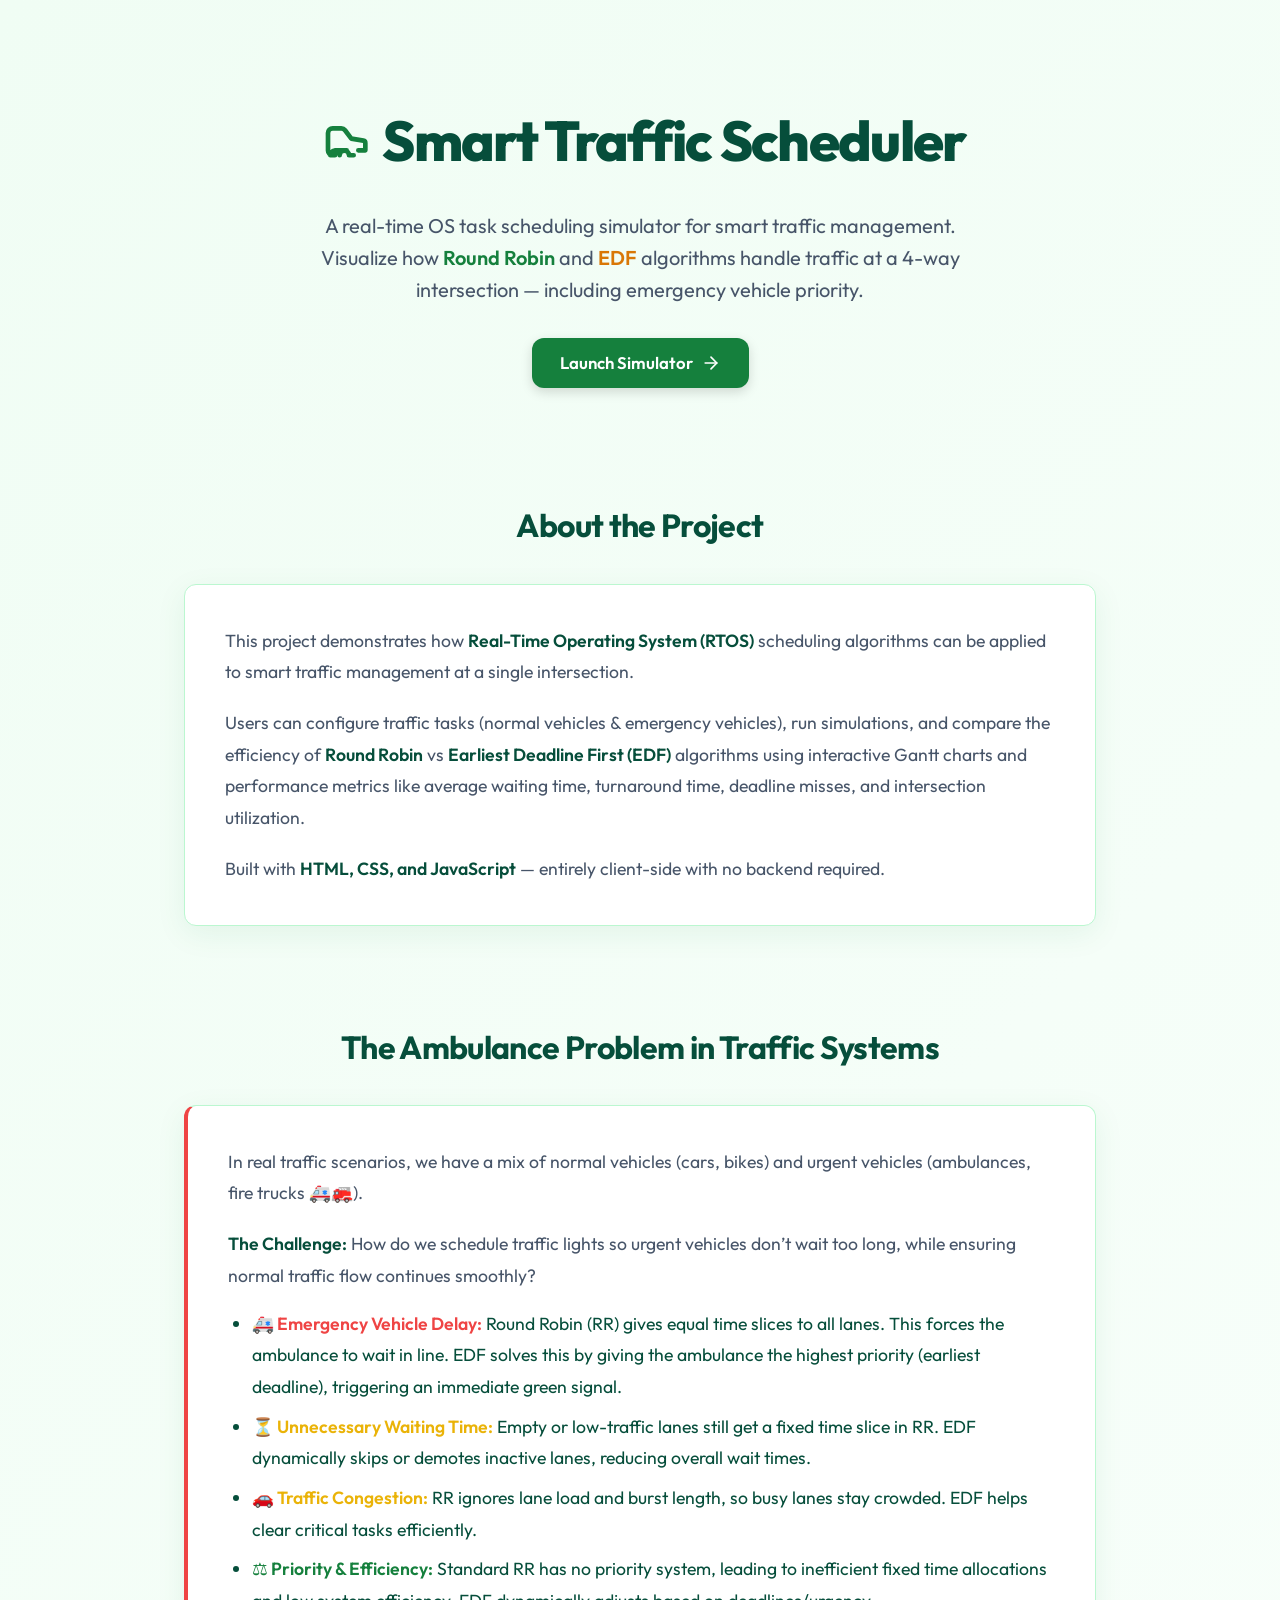
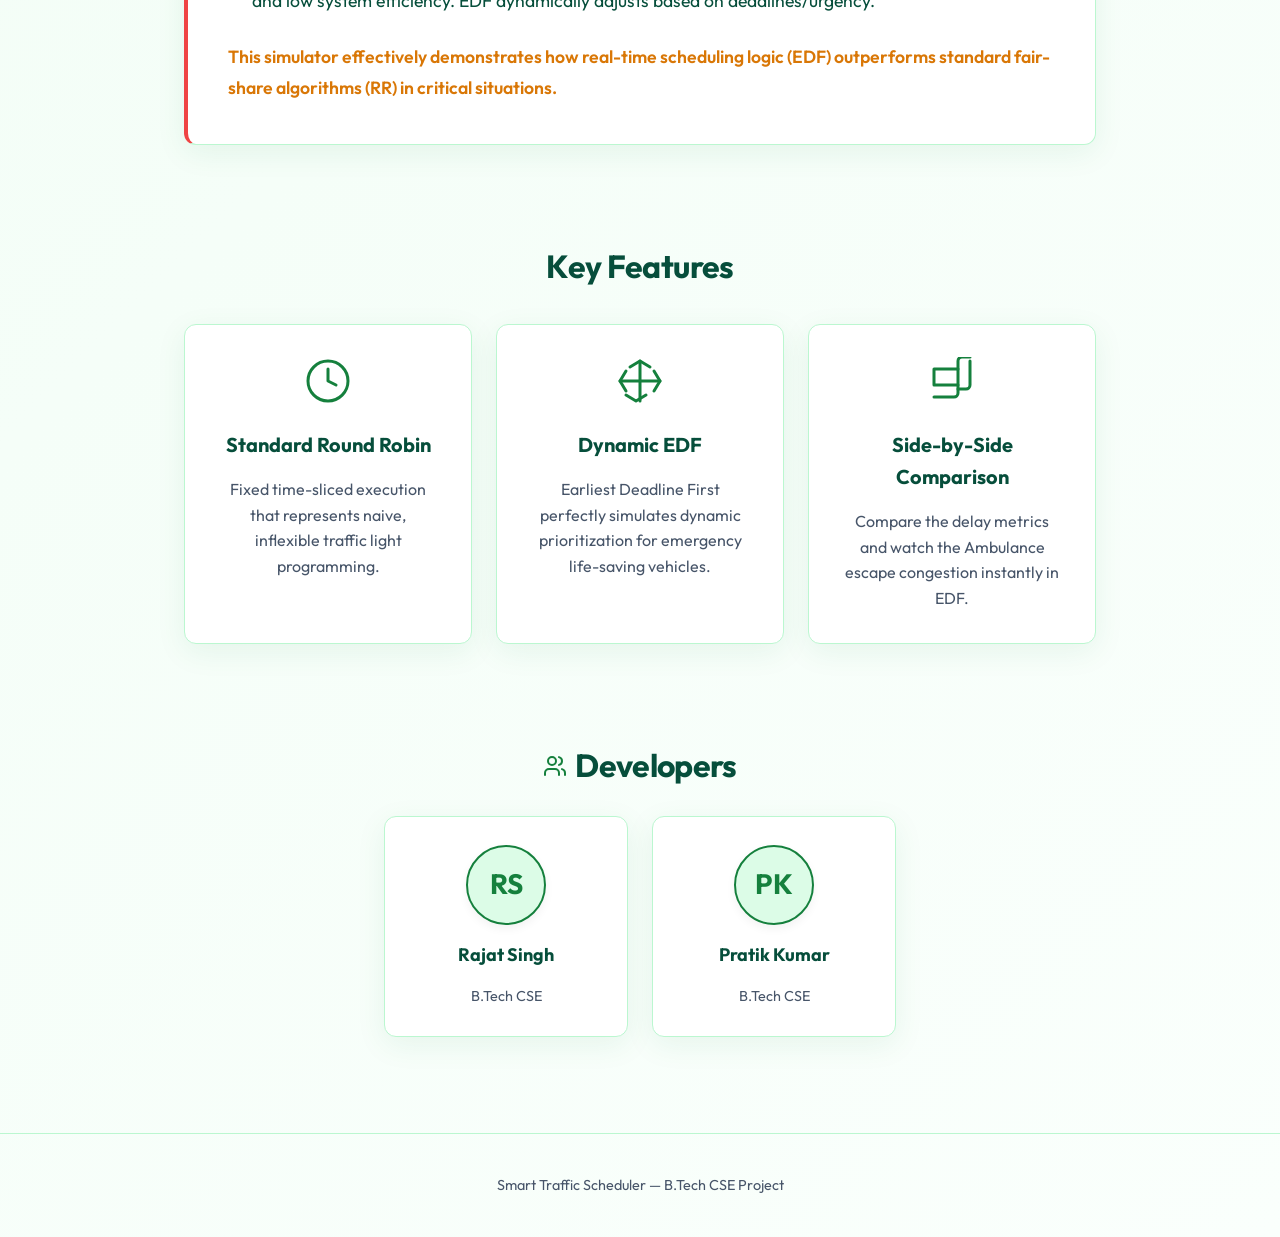
==== commit 57835ee8: "update index.html" ====
--- a/index.html
+++ b/index.html
@@ -1,22 +1,16 @@
 <!DOCTYPE html>
 <html lang="en">
-
 <head>
   <meta charset="UTF-8" />
   <meta name="viewport" content="width=device-width, initial-scale=1.0" />
   <title>Smart Traffic Scheduler</title>
   <link rel="stylesheet" href="style.css" />
 </head>
-
 <body class="home-page">
   <!-- Hero -->
   <section class="hero">
     <div style="display:flex;align-items:center;gap:0.75rem">
-      <svg class="hero-icon" xmlns="http://www.w3.org/2000/svg" width="48" height="48" viewBox="0 0 24 24" fill="none"
-        stroke="currentColor" stroke-width="2" stroke-linecap="round" stroke-linejoin="round">
-        <path
-          d="M14 16H9m10 0h3v-3.15a1 1 0 0 0-.84-.99L16 11l-2.7-3.6a2 2 0 0 0-1.6-.8H8a2 2 0 0 0-2 2v7.5a2 2 0 0 0 2 2h1m6 0h2m-6 0a2 2 0 1 0-4 0m8 0a2 2 0 1 0-4 0" />
-      </svg>
+      <svg class="hero-icon" xmlns="http://www.w3.org/2000/svg" width="48" height="48" viewBox="0 0 24 24" fill="none" stroke="currentColor" stroke-width="2" stroke-linecap="round" stroke-linejoin="round"><path d="M14 16H9m10 0h3v-3.15a1 1 0 0 0-.84-.99L16 11l-2.7-3.6a2 2 0 0 0-1.6-.8H8a2 2 0 0 0-2 2v7.5a2 2 0 0 0 2 2h1m6 0h2m-6 0a2 2 0 1 0-4 0m8 0a2 2 0 1 0-4 0"/></svg>
       <h1>Smart Traffic Scheduler</h1>
     </div>
     <p>
@@ -27,11 +21,7 @@
     </p>
     <a href="simulator.html" class="btn btn-primary btn-lg" style="margin-top:0.5rem">
       Launch Simulator
-      <svg xmlns="http://www.w3.org/2000/svg" width="20" height="20" viewBox="0 0 24 24" fill="none"
-        stroke="currentColor" stroke-width="2" stroke-linecap="round" stroke-linejoin="round">
-        <path d="M5 12h14" />
-        <path d="m12 5 7 7-7 7" />
-      </svg>
+      <svg xmlns="http://www.w3.org/2000/svg" width="20" height="20" viewBox="0 0 24 24" fill="none" stroke="currentColor" stroke-width="2" stroke-linecap="round" stroke-linejoin="round"><path d="M5 12h14"/><path d="m12 5 7 7-7 7"/></svg>
     </a>
   </section>
 
@@ -39,12 +29,8 @@
   <section class="section">
     <h2>About the Project</h2>
     <div class="card about-content">
-      <p>This project demonstrates how <strong>Real-Time Operating System (RTOS)</strong> scheduling algorithms can be
-        applied to smart traffic management at a single intersection.</p>
-      <p>Users can configure traffic tasks (normal vehicles & emergency vehicles), run simulations, and compare the
-        efficiency of <strong>Round Robin</strong> vs <strong>Earliest Deadline First (EDF)</strong> algorithms using
-        interactive Gantt charts and performance metrics like average waiting time, turnaround time, deadline misses,
-        and intersection utilization.</p>
+      <p>This project demonstrates how <strong>Real-Time Operating System (RTOS)</strong> scheduling algorithms can be applied to smart traffic management at a single intersection.</p>
+      <p>Users can configure traffic tasks (normal vehicles & emergency vehicles), run simulations, and compare the efficiency of <strong>Round Robin</strong> vs <strong>Earliest Deadline First (EDF)</strong> algorithms using interactive Gantt charts and performance metrics like average waiting time, turnaround time, deadline misses, and intersection utilization.</p>
       <p>Built with <strong>HTML, CSS, and JavaScript</strong> — entirely client-side with no backend required.</p>
     </div>
   </section>
@@ -53,41 +39,44 @@
   <section class="section">
     <h2>The Ambulance Problem in Traffic Systems</h2>
     <div class="card about-content" style="border-left: 4px solid var(--emergency);">
-      <p>In real traffic scenarios, we have a mix of normal vehicles (cars, bikes) and urgent vehicles (ambulances, fire
-        trucks 🚑🚒).</p>
-      <p><strong>The Challenge:</strong> How do we schedule traffic lights so urgent vehicles don’t wait too long, while
-        ensuring normal traffic flow continues smoothly?</p>
-      <ul
-        style="padding-left: 1.5rem; margin-top: 1rem; display: flex; flex-direction: column; gap: 0.5rem; color: var(--fg);">
-        <li><span style="color:var(--emergency); font-weight: 600;">🚑 Emergency Vehicle Delay:</span> Round Robin (RR)
-          gives equal time slices to all lanes. This forces the ambulance to wait in line. EDF solves this by giving the
-          ambulance the highest priority (earliest deadline), triggering an immediate green signal.</li>
-        <li><span style="color:var(--warning); font-weight: 600;">⏳ Unnecessary Waiting Time:</span> Empty or
-          low-traffic lanes still get a fixed time slice in RR. EDF dynamically skips or demotes inactive lanes,
-          reducing overall wait times.</li>
-        <li><span style="color:var(--warning); font-weight: 600;">🚗 Traffic Congestion:</span> RR ignores lane load and
-          burst length, so busy lanes stay crowded. EDF helps clear critical tasks efficiently.</li>
-        <li><span style="color:var(--primary); font-weight: 600;">⚖️ Priority & Efficiency:</span> Standard RR has no
-          priority system, leading to inefficient fixed time allocations and low system efficiency. EDF dynamically
-          adjusts based on deadlines/urgency.</li>
+      <p>In real traffic scenarios, we have a mix of normal vehicles (cars, bikes) and urgent vehicles (ambulances, fire trucks 🚑🚒).</p>
+      <p><strong>The Challenge:</strong> How do we schedule traffic lights so urgent vehicles don’t wait too long, while ensuring normal traffic flow continues smoothly?</p>
+      <ul style="padding-left: 1.5rem; margin-top: 1rem; display: flex; flex-direction: column; gap: 0.5rem; color: var(--fg);">
+        <li><span style="color:var(--emergency); font-weight: 600;">🚑 Emergency Vehicle Delay:</span> Round Robin (RR) gives equal time slices to all lanes. This forces the ambulance to wait in line. EDF solves this by giving the ambulance the highest priority (earliest deadline), triggering an immediate green signal.</li>
+        <li><span style="color:var(--warning); font-weight: 600;">⏳ Unnecessary Waiting Time:</span> Empty or low-traffic lanes still get a fixed time slice in RR. EDF dynamically skips or demotes inactive lanes, reducing overall wait times.</li>
+        <li><span style="color:var(--warning); font-weight: 600;">🚗 Traffic Congestion:</span> RR ignores lane load and burst length, so busy lanes stay crowded. EDF helps clear critical tasks efficiently.</li>
+        <li><span style="color:var(--primary); font-weight: 600;">⚖️ Priority & Efficiency:</span> Standard RR has no priority system, leading to inefficient fixed time allocations and low system efficiency. EDF dynamically adjusts based on deadlines/urgency.</li>
       </ul>
-      <p style="margin-top: 1.5rem; font-weight: 600; color: var(--accent);">This simulator effectively demonstrates how
-        real-time scheduling logic (EDF) outperforms standard fair-share algorithms (RR) in critical situations.</p>
+      <p style="margin-top: 1.5rem; font-weight: 600; color: var(--accent);">This simulator effectively demonstrates how real-time scheduling logic (EDF) outperforms standard fair-share algorithms (RR) in critical situations.</p>
     </div>
   </section>
 
+  <!-- Features -->
+  <section class="section">
+    <h2>Key Features</h2>
+    <div class="features-grid">
+      <div class="card feature-card">
+        <svg class="icon" xmlns="http://www.w3.org/2000/svg" width="32" height="32" viewBox="0 0 24 24" fill="none" stroke="currentColor" stroke-width="1.5" stroke-linecap="round" stroke-linejoin="round"><circle cx="12" cy="12" r="10"/><path d="M12 6v6l4 2"/></svg>
+        <h3>Standard Round Robin</h3>
+        <p>Fixed time-sliced execution that represents naive, inflexible traffic light programming.</p>
+      </div>
+      <div class="card feature-card">
+        <svg class="icon" xmlns="http://www.w3.org/2000/svg" width="32" height="32" viewBox="0 0 24 24" fill="none" stroke="currentColor" stroke-width="1.5" stroke-linecap="round" stroke-linejoin="round"><path d="M12 2v20"/><path d="m17 5-5-3-5 3"/><path d="m5 19 5 3 5-3"/><path d="M2 12h20"/><path d="m5 7-3 5 3 5"/><path d="m19 7 3 5-3 5"/></svg>
+        <h3>Dynamic EDF</h3>
+        <p>Earliest Deadline First perfectly simulates dynamic prioritization for emergency life-saving vehicles.</p>
+      </div>
+      <div class="card feature-card">
+        <svg class="icon" xmlns="http://www.w3.org/2000/svg" width="32" height="32" viewBox="0 0 24 24" fill="none" stroke="currentColor" stroke-width="1.5" stroke-linecap="round" stroke-linejoin="round"><polygon points="3 6 15 6 15 14 3 14"/><path d="M15 14v4a2 2 0 0 1-2 2H3"/><path d="M15 6V2a2 2 0 0 1 2-2h4"/><path d="M21 2v12a2 2 0 0 1-2 2h-4"/></svg>
+        <h3>Side-by-Side Comparison</h3>
+        <p>Compare the delay metrics and watch the Ambulance escape congestion instantly in EDF.</p>
+      </div>
+    </div>
+  </section>
 
   <!-- Developers -->
   <section class="section">
     <div style="display:flex;align-items:center;justify-content:center;gap:0.5rem;margin-bottom:1.5rem">
-      <svg xmlns="http://www.w3.org/2000/svg" width="24" height="24" viewBox="0 0 24 24" fill="none"
-        stroke="currentColor" stroke-width="2" stroke-linecap="round" stroke-linejoin="round"
-        style="color:var(--primary)">
-        <path d="M16 21v-2a4 4 0 0 0-4-4H6a4 4 0 0 0-4 4v2" />
-        <circle cx="9" cy="7" r="4" />
-        <path d="M22 21v-2a4 4 0 0 0-3-3.87" />
-        <path d="M16 3.13a4 4 0 0 1 0 7.75" />
-      </svg>
+      <svg xmlns="http://www.w3.org/2000/svg" width="24" height="24" viewBox="0 0 24 24" fill="none" stroke="currentColor" stroke-width="2" stroke-linecap="round" stroke-linejoin="round" style="color:var(--primary)"><path d="M16 21v-2a4 4 0 0 0-4-4H6a4 4 0 0 0-4 4v2"/><circle cx="9" cy="7" r="4"/><path d="M22 21v-2a4 4 0 0 0-3-3.87"/><path d="M16 3.13a4 4 0 0 1 0 7.75"/></svg>
       <h2 style="margin-bottom:0">Developers</h2>
     </div>
     <div class="dev-grid">
@@ -106,5 +95,4 @@
 
   <footer>Smart Traffic Scheduler — B.Tech CSE Project</footer>
 </body>
-
-</html>+</html>
--- a/style.css
+++ b/style.css
@@ -1,19 +1,12 @@
 @import url('https://fonts.googleapis.com/css2?family=Outfit:wght@300;400;500;600;700&display=swap');
 
-* {
-  margin: 0;
-  padding: 0;
-  box-sizing: border-box;
-}
+* { margin: 0; padding: 0; box-sizing: border-box; }
 
 :root {
   /* Common definitions */
-  --emergency: #ef4444;
-  /* Red 500 */
-  --success: #22c55e;
-  /* Green 500 */
-  --warning: #eab308;
-  /* Yellow 500 */
+  --emergency: #ef4444; /* Red 500 */
+  --success: #22c55e; /* Green 500 */
+  --warning: #eab308; /* Yellow 500 */
   --radius: 0.75rem;
   --font-family: 'Outfit', system-ui, -apple-system, sans-serif;
 }
@@ -23,15 +16,13 @@
   --bg-gradient: linear-gradient(135deg, #f0fdf4 0%, #fafffc 100%);
   --fg: #064e3b;
   --card: #ffffff;
-  --primary: #15803d;
-  /* Emerald 700 */
+  --primary: #15803d; /* Emerald 700 */
   --primary-fg: #ffffff;
   --secondary: #dcfce7;
   --secondary-fg: #15803d;
   --muted: #f1f5f9;
   --muted-fg: #475569;
-  --accent: #d97706;
-  /* Amber 600 */
+  --accent: #d97706; /* Amber 600 */
   --border: #bbf7d0;
   --card-shadow: 0 8px 30px rgba(21, 128, 61, 0.08);
   --header-bg: hsla(0, 0%, 100%, 0.85);
@@ -42,15 +33,13 @@
   --bg-gradient: linear-gradient(135deg, #f0f9ff 0%, #f8fafc 100%);
   --fg: #0f172a;
   --card: #ffffff;
-  --primary: #2563eb;
-  /* Blue 600 */
+  --primary: #2563eb; /* Blue 600 */
   --primary-fg: #ffffff;
   --secondary: #e0f2fe;
   --secondary-fg: #0369a1;
   --muted: #f1f5f9;
   --muted-fg: #64748b;
-  --accent: #ea580c;
-  /* Orange 600 */
+  --accent: #ea580c; /* Orange 600 */
   --border: #bae6fd;
   --card-shadow: 0 8px 30px rgba(37, 99, 235, 0.08);
   --header-bg: hsla(255, 255, 255, 0.85);
@@ -58,833 +47,265 @@
 
 /* Fallback if no class is set */
 body {
-  background: var(--bg-gradient, #ffffff);
-  color: var(--fg, #000000);
-  font-family: var(--font-family);
+  background: var(--bg-gradient, #ffffff); 
+  color: var(--fg, #000000); 
+  font-family: var(--font-family); 
   line-height: 1.6;
   min-height: 100vh;
 }
 
-a {
-  color: var(--primary);
-  text-decoration: none;
-  transition: filter 0.2s;
-}
-
-a:hover {
-  filter: brightness(1.2);
-}
+a { color: var(--primary); text-decoration: none; transition: filter 0.2s; }
+a:hover { filter: brightness(1.2); }
 
 /* ===== COMMON ===== */
-.card {
-  background: var(--card);
-  border: 1px solid var(--border);
-  border-radius: var(--radius);
+.card { 
+  background: var(--card); 
+  border: 1px solid var(--border); 
+  border-radius: var(--radius); 
   box-shadow: var(--card-shadow);
   transition: transform 0.3s ease, box-shadow 0.3s ease;
 }
 
-.btn {
-  display: inline-flex;
-  align-items: center;
-  justify-content: center;
-  gap: 0.5rem;
-  padding: 0.5rem 1rem;
-  border-radius: var(--radius);
+.btn { 
+  display: inline-flex; align-items: center; justify-content: center; gap: 0.5rem; 
+  padding: 0.5rem 1rem; border-radius: var(--radius); 
   font-family: var(--font-family);
-  font-size: 0.9rem;
-  font-weight: 600;
-  border: none;
-  cursor: pointer;
-  transition: all 0.2s ease;
+  font-size: 0.9rem; font-weight: 600; 
+  border: none; cursor: pointer; transition: all 0.2s ease; 
   outline: none;
 }
-
-.btn-primary {
-  background: var(--primary);
-  color: var(--primary-fg);
-  box-shadow: 0 4px 12px rgba(0, 0, 0, 0.15);
-}
-
-.btn-primary:hover {
+.btn-primary { 
+  background: var(--primary); 
+  color: var(--primary-fg); 
+  box-shadow: 0 4px 12px rgba(0,0,0,0.15);
+}
+.btn-primary:hover { 
   transform: translateY(-2px);
-  box-shadow: 0 6px 16px rgba(0, 0, 0, 0.2);
+  box-shadow: 0 6px 16px rgba(0,0,0,0.2); 
   filter: brightness(1.05);
 }
-
-.btn-secondary {
-  background: var(--secondary);
-  color: var(--secondary-fg);
+.btn-secondary { 
+  background: var(--secondary); color: var(--secondary-fg); 
   border: 1px solid var(--border);
 }
-
-.btn-secondary:hover {
-  background: var(--border);
+.btn-secondary:hover { 
+  background: var(--border); 
   transform: translateY(-1px);
 }
-
-.btn-outline {
-  background: transparent;
-  border: 1px solid var(--border);
-  color: var(--fg);
-}
-
-.btn-outline:hover {
-  background: var(--secondary);
+.btn-outline { 
+  background: transparent; border: 1px solid var(--border); color: var(--fg); 
+}
+.btn-outline:hover { 
+  background: var(--secondary); 
   border-color: var(--primary);
   transform: translateY(-1px);
 }
-
-.btn-ghost {
-  background: transparent;
-  color: var(--fg);
-}
-
-.btn-ghost:hover {
-  background: var(--secondary);
-}
-
-.btn-sm {
-  padding: 0.35rem 0.75rem;
-  font-size: 0.8rem;
-}
-
-.btn-lg {
-  padding: 0.75rem 1.75rem;
-  font-size: 1.05rem;
-}
-
-.btn:disabled {
-  opacity: 0.5;
-  pointer-events: none;
-  transform: none !important;
-  box-shadow: none !important;
-}
-
-.text-primary {
-  color: var(--primary);
-  font-weight: 600;
-}
-
-.text-accent {
-  color: var(--accent);
-  font-weight: 600;
-}
-
-.text-muted {
-  color: var(--muted-fg);
-}
-
-.text-emergency {
-  color: var(--emergency);
-}
-
-.text-success {
-  color: var(--success);
-}
-
-.text-warning {
-  color: var(--warning);
-}
+.btn-ghost { background: transparent; color: var(--fg); }
+.btn-ghost:hover { background: var(--secondary); }
+.btn-sm { padding: 0.35rem 0.75rem; font-size: 0.8rem; }
+.btn-lg { padding: 0.75rem 1.75rem; font-size: 1.05rem; }
+.btn:disabled { opacity: 0.5; pointer-events: none; transform: none !important; box-shadow: none !important; }
+
+.text-primary { color: var(--primary); font-weight: 600; }
+.text-accent { color: var(--accent); font-weight: 600; }
+.text-muted { color: var(--muted-fg); }
+.text-emergency { color: var(--emergency); }
+.text-success { color: var(--success); }
+.text-warning { color: var(--warning); }
 
 /* ===== HOME PAGE ===== */
-.hero {
-  display: flex;
-  flex-direction: column;
-  align-items: center;
-  justify-content: center;
-  gap: 1.5rem;
-  padding: 6rem 1.5rem 4rem;
-  text-align: center;
-}
-
-.hero-icon {
-  width: 3.5rem;
-  height: 3.5rem;
-  color: var(--primary);
-}
-
-.hero h1 {
-  font-size: 3.5rem;
-  font-weight: 800;
-  letter-spacing: -0.03em;
-  color: var(--fg);
-}
-
-.hero p {
-  max-width: 42rem;
-  color: var(--muted-fg);
-  font-size: 1.25rem;
-  font-weight: 400;
-}
-
-.section {
-  padding: 3rem 1.5rem;
-  max-width: 60rem;
-  margin: 0 auto;
-}
-
-.section h2 {
-  font-size: 2rem;
-  font-weight: 700;
-  margin-bottom: 2rem;
-  text-align: center;
-  letter-spacing: -0.02em;
-  color: var(--fg);
-}
-
-.features-grid {
-  display: grid;
-  grid-template-columns: repeat(auto-fit, minmax(250px, 1fr));
-  gap: 1.5rem;
-}
-
-.feature-card {
-  padding: 2rem;
-  display: flex;
-  flex-direction: column;
-  align-items: center;
-  text-align: center;
-  gap: 1rem;
-}
-
-.feature-card:hover {
-  transform: translateY(-5px);
-  box-shadow: 0 12px 40px rgba(0, 0, 0, 0.08);
-}
-
-.feature-card .icon {
-  width: 3rem;
-  height: 3rem;
-  color: var(--primary);
-  margin-bottom: 0.5rem;
-}
-
-.feature-card h3 {
-  font-weight: 700;
-  font-size: 1.25rem;
-  color: var(--fg);
-}
-
-.feature-card p {
-  font-size: 1rem;
-  color: var(--muted-fg);
-}
-
-.dev-grid {
-  display: grid;
-  grid-template-columns: repeat(auto-fit, minmax(180px, 1fr));
-  gap: 1.5rem;
-  max-width: 32rem;
-  margin: 0 auto;
-}
-
-.dev-card {
-  padding: 1.75rem;
-  display: flex;
-  flex-direction: column;
-  align-items: center;
-  gap: 1rem;
-}
-
-.dev-card:hover {
-  transform: translateY(-5px);
-}
-
-.dev-avatar {
-  width: 5rem;
-  height: 5rem;
-  border-radius: 50%;
-  background: var(--secondary);
-  border: 2px solid var(--primary);
-  display: flex;
-  align-items: center;
-  justify-content: center;
-  color: var(--primary);
-  font-size: 1.75rem;
-  font-weight: 700;
-  box-shadow: 0 4px 10px rgba(0, 0, 0, 0.05);
-}
-
-.dev-card h3 {
-  font-size: 1.125rem;
-  font-weight: 700;
-  color: var(--fg);
-}
-
-.dev-card p {
-  font-size: 0.9rem;
-  color: var(--muted-fg);
-}
-
-.about-content {
-  padding: 2.5rem;
-  color: var(--muted-fg);
-  font-size: 1.1rem;
-  line-height: 1.8;
-}
-
-.about-content strong {
-  color: var(--fg);
-  font-weight: 600;
-}
-
-.about-content p+p,
-.about-content ul {
-  margin-top: 1.2rem;
-}
-
-footer {
-  text-align: center;
-  padding: 2.5rem;
-  font-size: 0.9rem;
-  color: var(--muted-fg);
-  border-top: 1px solid var(--border);
-  margin-top: 3rem;
-}
+.hero { display: flex; flex-direction: column; align-items: center; justify-content: center; gap: 1.5rem; padding: 6rem 1.5rem 4rem; text-align: center; }
+.hero-icon { width: 3.5rem; height: 3.5rem; color: var(--primary); }
+.hero h1 { font-size: 3.5rem; font-weight: 800; letter-spacing: -0.03em; color: var(--fg); }
+.hero p { max-width: 42rem; color: var(--muted-fg); font-size: 1.25rem; font-weight: 400; }
+.section { padding: 3rem 1.5rem; max-width: 60rem; margin: 0 auto; }
+.section h2 { font-size: 2rem; font-weight: 700; margin-bottom: 2rem; text-align: center; letter-spacing: -0.02em; color: var(--fg); }
+.features-grid { display: grid; grid-template-columns: repeat(auto-fit, minmax(250px, 1fr)); gap: 1.5rem; }
+.feature-card { padding: 2rem; display: flex; flex-direction: column; align-items: center; text-align: center; gap: 1rem; }
+.feature-card:hover { transform: translateY(-5px); box-shadow: 0 12px 40px rgba(0,0,0,0.08); }
+.feature-card .icon { width: 3rem; height: 3rem; color: var(--primary); margin-bottom: 0.5rem; }
+.feature-card h3 { font-weight: 700; font-size: 1.25rem; color: var(--fg); }
+.feature-card p { font-size: 1rem; color: var(--muted-fg); }
+.dev-grid { display: grid; grid-template-columns: repeat(auto-fit, minmax(180px, 1fr)); gap: 1.5rem; max-width: 32rem; margin: 0 auto; }
+.dev-card { padding: 1.75rem; display: flex; flex-direction: column; align-items: center; gap: 1rem; }
+.dev-card:hover { transform: translateY(-5px); }
+.dev-avatar { width: 5rem; height: 5rem; border-radius: 50%; background: var(--secondary); border: 2px solid var(--primary); display: flex; align-items: center; justify-content: center; color: var(--primary); font-size: 1.75rem; font-weight: 700; box-shadow: 0 4px 10px rgba(0,0,0,0.05); }
+.dev-card h3 { font-size: 1.125rem; font-weight: 700; color: var(--fg); }
+.dev-card p { font-size: 0.9rem; color: var(--muted-fg); }
+.about-content { padding: 2.5rem; color: var(--muted-fg); font-size: 1.1rem; line-height: 1.8; }
+.about-content strong { color: var(--fg); font-weight: 600; }
+.about-content p + p, .about-content ul { margin-top: 1.2rem; }
+footer { text-align: center; padding: 2.5rem; font-size: 0.9rem; color: var(--muted-fg); border-top: 1px solid var(--border); margin-top: 3rem; }
 
 /* ===== SIMULATOR PAGE ===== */
-.topbar {
-  display: flex;
-  flex-wrap: wrap;
-  align-items: center;
-  gap: 1rem;
-  border-bottom: 1px solid var(--border);
-  background: var(--header-bg);
-  backdrop-filter: blur(12px);
-  -webkit-backdrop-filter: blur(12px);
-  padding: 0.75rem 1.5rem;
-  position: sticky;
-  top: 0;
-  z-index: 100;
-  box-shadow: 0 4px 15px rgba(0, 0, 0, 0.02);
-}
-
-.topbar .title {
-  display: flex;
-  align-items: center;
-  gap: 0.75rem;
-  margin-right: 1rem;
-}
-
-.topbar h1 {
-  font-size: 1.35rem;
-  font-weight: 700;
-  white-space: nowrap;
-  letter-spacing: -0.02em;
-  color: var(--fg);
-}
-
-.algo-group {
-  display: flex;
-  gap: 0.35rem;
-  background: var(--secondary);
-  padding: 0.35rem;
-  border-radius: 8px;
-  border: 1px solid var(--border);
-}
-
-.algo-group .btn {
-  border-radius: 6px;
-  font-weight: 600;
-  font-size: 0.85rem;
-  color: var(--secondary-fg);
-}
-
-.algo-group .btn.active {
-  background: var(--primary);
-  color: var(--primary-fg);
-  box-shadow: 0 2px 8px rgba(0, 0, 0, 0.15);
-}
-
-.controls {
-  display: flex;
-  align-items: center;
-  gap: 0.75rem;
-  margin-left: auto;
-}
-
-.speed-control {
-  display: flex;
-  align-items: center;
-  gap: 0.5rem;
-  width: 9rem;
-  background: var(--secondary);
-  padding: 0.35rem 0.85rem;
-  border-radius: 20px;
-  border: 1px solid var(--border);
-}
-
-.speed-control label {
-  font-size: 0.8rem;
-  color: var(--secondary-fg);
-  font-weight: 600;
-}
-
-.speed-control input[type=range] {
-  flex: 1;
-  accent-color: var(--primary);
-  cursor: pointer;
-}
+.topbar { display: flex; flex-wrap: wrap; align-items: center; gap: 1rem; border-bottom: 1px solid var(--border); background: var(--header-bg); backdrop-filter: blur(12px); -webkit-backdrop-filter: blur(12px); padding: 0.75rem 1.5rem; position: sticky; top: 0; z-index: 100; box-shadow: 0 4px 15px rgba(0,0,0,0.02); }
+.topbar .title { display: flex; align-items: center; gap: 0.75rem; margin-right: 1rem; }
+.topbar h1 { font-size: 1.35rem; font-weight: 700; white-space: nowrap; letter-spacing: -0.02em; color: var(--fg); }
+.algo-group { display: flex; gap: 0.35rem; background: var(--secondary); padding: 0.35rem; border-radius: 8px; border: 1px solid var(--border); }
+.algo-group .btn { border-radius: 6px; font-weight: 600; font-size: 0.85rem; color: var(--secondary-fg); }
+.algo-group .btn.active { background: var(--primary); color: var(--primary-fg); box-shadow: 0 2px 8px rgba(0,0,0,0.15); }
+.controls { display: flex; align-items: center; gap: 0.75rem; margin-left: auto; }
+.speed-control { display: flex; align-items: center; gap: 0.5rem; width: 9rem; background: var(--secondary); padding: 0.35rem 0.85rem; border-radius: 20px; border: 1px solid var(--border); }
+.speed-control label { font-size: 0.8rem; color: var(--secondary-fg); font-weight: 600; }
+.speed-control input[type=range] { flex: 1; accent-color: var(--primary); cursor: pointer; }
 
 /* Side bar made wider! */
-.sim-layout {
-  display: grid;
-  grid-template-columns: 580px 1fr;
-  gap: 1.5rem;
-  padding: 1.5rem;
-  flex: 1;
-  overflow: auto;
-  align-items: start;
-}
-
-@media (max-width: 1050px) {
-  .sim-layout {
-    grid-template-columns: 1fr;
-  }
-}
-
-.left-panel {
-  display: flex;
-  flex-direction: column;
-  gap: 1.5rem;
-}
-
-.right-panel {
-  display: flex;
-  flex-direction: column;
-  gap: 1.5rem;
-  min-width: 0;
-}
+.sim-layout { display: grid; grid-template-columns: 580px 1fr; gap: 1.5rem; padding: 1.5rem; flex: 1; overflow: auto; align-items: start; }
+@media (max-width: 1050px) { .sim-layout { grid-template-columns: 1fr; } }
+
+.left-panel { display: flex; flex-direction: column; gap: 1.5rem; }
+.right-panel { display: flex; flex-direction: column; gap: 1.5rem; min-width: 0; }
 
 /* Intersection */
-.intersection-wrapper {
-  padding: 1.5rem;
-  display: flex;
-  flex-direction: column;
-  align-items: center;
-  gap: 1rem;
-}
-
-.intersection-info {
-  display: flex;
-  align-items: center;
-  gap: 0.5rem;
-  font-size: 0.9rem;
-  background: var(--secondary);
-  padding: 0.35rem 1.25rem;
-  border-radius: 20px;
-  border: 1px solid var(--border);
-  color: var(--secondary-fg);
-  font-weight: 500;
-}
-
-.intersection-info .time {
+.intersection-wrapper { padding: 1.5rem; display: flex; flex-direction: column; align-items: center; gap: 1rem; }
+.intersection-info { display: flex; align-items: center; gap: 0.5rem; font-size: 0.9rem; background: var(--secondary); padding: 0.35rem 1.25rem; border-radius: 20px; border: 1px solid var(--border); color: var(--secondary-fg); font-weight: 500;}
+.intersection-info .time { font-family: monospace; font-size: 1.2rem; font-weight: 700; color: var(--primary); }
+.task-badge { margin-left: 0.5rem; font-size: 0.75rem; padding: 0.25rem 0.75rem; border-radius: 9999px; font-weight: 700; text-transform: uppercase; letter-spacing: 0.05em; }
+.task-badge.emergency { background: #fee2e2; color: #b91c1c; border: 1px solid #fecaca; animation: flash 1s ease-in-out infinite; }
+.task-badge.firetruck { background: #ffedd5; color: #c2410c; border: 1px solid #fed7aa; animation: flash 1s ease-in-out infinite; }
+.task-badge.normal { background: var(--secondary); color: var(--primary); border: 1px solid var(--border); }
+
+.intersection { position: relative; width: 15rem; height: 15rem; margin: 1rem 0; background: #e2e8f0; border-radius: 8px; box-shadow: inset 0 2px 10px rgba(0,0,0,0.05); border: 1px solid #cbd5e1; }
+.road-v { position: absolute; top: 0; bottom: 0; left: 50%; transform: translateX(-50%); width: 4.8rem; background: #334155; border-radius: 4px; border-left: 2px solid #94a3b8; border-right: 2px solid #94a3b8; }
+.road-h { position: absolute; left: 0; right: 0; top: 50%; transform: translateY(-50%); height: 4.8rem; background: #334155; border-radius: 4px; border-top: 2px solid #94a3b8; border-bottom: 2px solid #94a3b8; }
+.road-center { position: absolute; width: 4.8rem; height: 4.8rem; top: 50%; left: 50%; transform: translate(-50%,-50%); background: #1e293b; z-index: 1; }
+.lane-v { position: absolute; top: 0; bottom: 0; left: 50%; width: 2px; background: linear-gradient(to bottom, transparent 50%, #fcd34d 50%); background-size: 100% 24px; z-index: 2; transform: translateX(-50%); }
+.lane-h { position: absolute; left: 0; right: 0; top: 50%; height: 2px; background: linear-gradient(to right, transparent 50%, #fcd34d 50%); background-size: 24px 100%; z-index: 2; transform: translateY(-50%); }
+
+.traffic-light { display: flex; flex-direction: column; align-items: center; gap: 0.25rem; position: absolute; z-index: 5; }
+.traffic-light .dir-label { font-size: 10px; text-transform: uppercase; letter-spacing: 0.1em; color: var(--fg); font-weight: 800; background: var(--secondary); padding: 2px 6px; border-radius: 4px; border: 1px solid var(--border); }
+.tl-box { display: flex; flex-direction: column; gap: 0.35rem; background: #0f172a; padding: 0.35rem; border-radius: 6px; border: 2px solid #475569; box-shadow: 0 4px 10px rgba(0,0,0,0.15); }
+.tl-bulb { width: 14px; height: 14px; border-radius: 50%; background: #334155; border: 1px solid #1e293b; transition: all 0.3s cubic-bezier(0.4, 0, 0.2, 1); }
+.tl-bulb.on-red { background: var(--emergency); box-shadow: 0 0 15px var(--emergency); }
+.tl-bulb.on-yellow { background: var(--warning); box-shadow: 0 0 15px var(--warning); }
+.tl-bulb.on-green { background: var(--success); box-shadow: 0 0 15px var(--success); }
+
+.tl-north { top: -0.5rem; left: 50%; transform: translateX(-50%); }
+.tl-south { bottom: -0.5rem; left: 50%; transform: translateX(-50%); }
+.tl-west { left: -0.5rem; top: 50%; transform: translateY(-50%); }
+.tl-east { right: -0.5rem; top: 50%; transform: translateY(-50%); }
+
+.vehicle { position: absolute; z-index: 10; width: 18px; height: 32px; border-radius: 4px; box-shadow: 0 4px 12px rgba(0,0,0,0.3); transition: all 0.2s linear; }
+.vehicle::after { content:''; position:absolute; top:5px; left:2px; right:2px; height:6px; background:rgba(255,255,255,0.8); border-radius:2px; }
+.vehicle.emergency { background: var(--emergency); animation: pulse-glow-red 0.5s infinite alternate; }
+.vehicle.firetruck { background: #ea580c; animation: pulse-glow-orange 0.5s infinite alternate; }
+.vehicle.normal { background: var(--fg); }
+.vehicle.dir-north { top: 4rem; left: 50%; transform: translateX(-50%); }
+.vehicle.dir-south { bottom: 4rem; left: 50%; transform: translateX(-50%); }
+.vehicle.dir-east { right: 4rem; top: 50%; transform: translateY(-50%) rotate(90deg); }
+.vehicle.dir-west { left: 4rem; top: 50%; transform: translateY(-50%) rotate(90deg); }
+
+.dir-statuses { display: grid; grid-template-columns: 1fr 1fr; gap: 0.5rem 1.5rem; font-size: 11px; background: var(--secondary); padding: 0.75rem 1.25rem; border-radius: var(--radius); border: 1px solid var(--border); width: 100%; }
+.dir-status { display: flex; align-items: center; gap: 0.5rem; }
+.dir-dot { width: 12px; height: 12px; border-radius: 50%; box-shadow: inset 0 1px 3px rgba(0,0,0,0.1); }
+.dir-dot.red { background: var(--emergency); box-shadow: 0 0 8px rgba(239, 68, 68, 0.6); }
+.dir-dot.green { background: var(--success); box-shadow: 0 0 8px rgba(34, 197, 94, 0.6); }
+.dir-dot.yellow { background: var(--warning); box-shadow: 0 0 8px rgba(234, 179, 8, 0.6); }
+.dir-state { font-weight: 700; font-family: monospace; font-size: 12px; color: var(--fg); }
+
+/* Improved Task Table UI */
+.task-config { padding: 1.5rem; display: flex; flex-direction: column; flex: 1; }
+.task-config-header { display: flex; align-items: center; justify-content: space-between; margin-bottom: 1.5rem; }
+.task-config-header h2 { font-size: 1.35rem; font-weight: 700; letter-spacing: -0.01em; color: var(--fg); margin: 0; }
+.task-config-header .actions { display: flex; gap: 0.75rem; }
+.quantum-row { display: flex; align-items: center; gap: 0.75rem; margin-bottom: 1.5rem; background: var(--secondary); padding: 0.5rem 1rem; border-radius: var(--radius); border: 1px solid var(--border); width: fit-content; }
+.quantum-row label { font-size: 0.9rem; color: var(--secondary-fg); font-weight: 600; }
+.quantum-row input { width: 4.5rem; height: 2.2rem; font-size: 1rem; background: #ffffff; border: 1px solid #cbd5e1; border-radius: 6px; color: var(--fg); padding: 0 0.5rem; transition: border-color 0.2s; font-family: monospace; font-weight: 700; }
+.quantum-row input:focus { outline: none; border-color: var(--primary); box-shadow: 0 0 0 3px var(--border); }
+
+/* Taller task table */
+.task-table-wrap { overflow: auto; border: 1px solid var(--border); border-radius: var(--radius); background: #f8fafc; max-height: 550px; padding: 0 0.5rem 0.5rem 0.5rem; margin-bottom: 1rem; }
+table { width: 100%; border-collapse: separate; border-spacing: 0 6px; font-size: 12px; }
+thead { position: sticky; top: 0; background: #f8fafc; z-index: 2; }
+th { padding: 1rem 0.5rem 0.5rem 0.5rem; text-align: left; font-size: 11px; color: var(--muted-fg); font-weight: 700; text-transform: uppercase; letter-spacing: 0.05em; border-bottom: none; }
+th:first-child { min-width: 130px; }
+td { padding: 0.5rem; border: none; background: #ffffff; border-top: 1px solid var(--border); border-bottom: 1px solid var(--border); transition: background 0.2s; }
+td:first-child { border-radius: 8px 0 0 8px; border-left: 1px solid var(--border); }
+td:last-child { border-radius: 0 8px 8px 0; border-right: 1px solid var(--border); }
+tr:hover td { background: #f1f5f9; }
+tr.emergency-row td { background: #fef2f2; border-color: #fecaca; }
+tr.emergency-row td:first-child { border-left: 4px solid var(--emergency); box-shadow: none; border-radius: 8px 0 0 8px; }
+tr.firetruck-row td { background: #fff7ed; border-color: #ffedd5; }
+tr.firetruck-row td:first-child { border-left: 4px solid #ea580c; box-shadow: none; border-radius: 8px 0 0 8px; }
+td input, td select { background: transparent; border: 1px solid transparent; color: var(--fg); font-size: 13px; font-weight: 500; width: 100%; padding: 0.5rem; border-radius: 6px; outline: none; transition: all 0.2s; font-family: inherit; }
+td input:focus, td select:focus { background: #ffffff; border-color: var(--primary); box-shadow: 0 0 0 2px var(--border); }
+td select { cursor: pointer; }
+td input[type=number] { width: 4rem; font-family: monospace; font-size: 14px; font-weight: 600; }
+
+.wait-time-col span {
   font-family: monospace;
-  font-size: 1.2rem;
   font-weight: 700;
   color: var(--primary);
-}
-
-.task-badge {
-  margin-left: 0.5rem;
-  font-size: 0.75rem;
-  padding: 0.25rem 0.75rem;
-  border-radius: 9999px;
-  font-weight: 700;
-  text-transform: uppercase;
-  letter-spacing: 0.05em;
-}
-
-.task-badge.emergency {
-  background: #fee2e2;
-  color: #b91c1c;
-  border: 1px solid #fecaca;
-  animation: flash 1s ease-in-out infinite;
-}
-
-.task-badge.firetruck {
-  background: #ffedd5;
-  color: #c2410c;
-  border: 1px solid #fed7aa;
-  animation: flash 1s ease-in-out infinite;
-}
-
-.task-badge.normal {
   background: var(--secondary);
-  color: var(--primary);
   border: 1px solid var(--border);
-}
-
-.intersection {
-  position: relative;
-  width: 15rem;
-  height: 15rem;
-  margin: 1rem 0;
-  background: #e2e8f0;
-  border-radius: 8px;
-  box-shadow: inset 0 2px 10px rgba(0, 0, 0, 0.05);
-  border: 1px solid #cbd5e1;
-}
-
-.road-v {
-  position: absolute;
-  top: 0;
-  bottom: 0;
-  left: 50%;
-  transform: translateX(-50%);
-  width: 4.8rem;
-  background: #334155;
-  border-radius: 4px;
-  border-left: 2px solid #94a3b8;
-  border-right: 2px solid #94a3b8;
-}
-
-.road-h {
-  position: absolute;
-  left: 0;
-  right: 0;
-  top: 50%;
-  transform: translateY(-50%);
-  height: 4.8rem;
-  background: #334155;
-  border-radius: 4px;
-  border-top: 2px solid #94a3b8;
-  border-bottom: 2px solid #94a3b8;
-}
-
-.road-center {
-  position: absolute;
-  width: 4.8rem;
-  height: 4.8rem;
-  top: 50%;
-  left: 50%;
-  transform: translate(-50%, -50%);
-  background: #1e293b;
-  z-index: 1;
-}
-
-.lane-v {
-  position: absolute;
-  top: 0;
-  bottom: 0;
-  left: 50%;
-  width: 2px;
-  background: linear-gradient(to bottom, transparent 50%, #fcd34d 50%);
-  background-size: 100% 24px;
-  z-index: 2;
-  transform: translateX(-50%);
-}
-
-.lane-h {
-  position: absolute;
-  left: 0;
-  right: 0;
-  top: 50%;
-  height: 2px;
-  background: linear-gradient(to right, transparent 50%, #fcd34d 50%);
-  background-size: 24px 100%;
-  z-index: 2;
-  transform: translateY(-50%);
-}
-
-.traffic-light {
-  display: flex;
-  flex-direction: column;
-  align-items: center;
-  gap: 0.25rem;
-  position: absolute;
-  z-index: 5;
-}
-
-.traffic-light .dir-label {
-  font-size: 10px;
-  text-transform: uppercase;
-  letter-spacing: 0.1em;
-  color: var(--fg);
-  font-weight: 800;
-  background: var(--secondary);
-  padding: 2px 6px;
-  border-radius: 4px;
-  border: 1px solid var(--border);
-}
-
-.tl-box {
-  display: flex;
-  flex-direction: column;
-  gap: 0.35rem;
-  background: #0f172a;
-  padding: 0.35rem;
+  padding: 4px 10px;
   border-radius: 6px;
-  border: 2px solid #475569;
-  box-shadow: 0 4px 10px rgba(0, 0, 0, 0.15);
-}
-
-.tl-bulb {
-  width: 14px;
-  height: 14px;
-  border-radius: 50%;
-  background: #334155;
-  border: 1px solid #1e293b;
-  transition: all 0.3s cubic-bezier(0.4, 0, 0.2, 1);
-}
-
-.tl-bulb.on-red {
-  background: var(--emergency);
-  box-shadow: 0 0 15px var(--emergency);
-}
-
-.tl-bulb.on-yellow {
-  background: var(--warning);
-  box-shadow: 0 0 15px var(--warning);
-}
-
-.tl-bulb.on-green {
-  background: var(--success);
-  box-shadow: 0 0 15px var(--success);
-}
-
-.tl-north {
-  top: -0.5rem;
-  left: 50%;
-  transform: translateX(-50%);
-}
-
-.tl-south {
-  bottom: -0.5rem;
-  left: 50%;
-  transform: translateX(-50%);
-}
-
-.tl-west {
-  left: -0.5rem;
-  top: 50%;
-  transform: translateY(-50%);
-}
-
-.tl-east {
-  right: -0.5rem;
-  top: 50%;
-  transform: translateY(-50%);
-}
-
-.vehicle {
-  position: absolute;
-  z-index: 10;
-  width: 18px;
-  height: 32px;
-  border-radius: 4px;
-  box-shadow: 0 4px 12px rgba(0, 0, 0, 0.3);
-  transition: all 0.2s linear;
-}
-
-.vehicle::after {
-  content: '';
-  position: absolute;
-  top: 5px;
-  left: 2px;
-  right: 2px;
-  height: 6px;
-  background: rgba(255, 255, 255, 0.8);
-  border-radius: 2px;
-}
-
-.vehicle.emergency {
-  background: var(--emergency);
-  animation: pulse-glow-red 0.5s infinite alternate;
-}
-
-.vehicle.firetruck {
-  background: #ea580c;
-  animation: pulse-glow-orange 0.5s infinite alternate;
-}
-
-.vehicle.normal {
-  background: var(--fg);
-}
-
-.vehicle.dir-north {
-  top: 4rem;
-  left: 50%;
-  transform: translateX(-50%);
-}
-
-.vehicle.dir-south {
-  bottom: 4rem;
-  left: 50%;
-  transform: translateX(-50%);
-}
-
-.vehicle.dir-east {
-  right: 4rem;
-  top: 50%;
-  transform: translateY(-50%) rotate(90deg);
-}
-
-.vehicle.dir-west {
-  left: 4rem;
-  top: 50%;
-  transform: translateY(-50%) rotate(90deg);
-}
-
-.dir-statuses {
-  display: grid;
-  grid-template-columns: 1fr 1fr;
-  gap: 0.5rem 1.5rem;
-  font-size: 11px;
-  background: var(--secondary);
-  padding: 0.75rem 1.25rem;
-  border-radius: var(--radius);
-  border: 1px solid var(--border);
-  width: 100%;
-}
-
-.dir-status {
-  display: flex;
-  align-items: center;
-  gap: 0.5rem;
-}
-
-.dir-dot {
-  width: 12px;
-  height: 12px;
-  border-radius: 50%;
-  box-shadow: inset 0 1px 3px rgba(0, 0, 0, 0.1);
-}
-
-.dir-dot.red {
-  background: var(--emergency);
-  box-shadow: 0 0 8px rgba(239, 68, 68, 0.6);
-}
-
-.dir-dot.green {
-  background: var(--success);
-  box-shadow: 0 0 8px rgba(34, 197, 94, 0.6);
-}
-
-.dir-dot.yellow {
-  background: var(--warning);
-  box-shadow: 0 0 8px rgba(234, 179, 8, 0.6);
-}
-
-.dir-state {
-  font-weight: 700;
-  font-family: monospace;
-  font-size: 12px;
-  color: var(--fg);
-}
-
-/* Improved Task Table UI */
-.task-config {
-  padding: 1.5rem;
-  display: flex;
-  flex-direction: column;
-  flex: 1;
-}
-
-.task-config-header {
-  display: flex;
-  align-items: center;
-  justify-content: space-between;
-  margin-bottom: 1.5rem;
-}
-
-.task-config-header h2 {
-  font-size: 1.35rem;
-  font-weight: 700;
-  letter-spacing: -0.01em;
-  color: var(--fg);
-  margin: 0;
-}
-
-.task-config-header .actions {
-  display: flex;
-  gap: 0.75rem;
-}
-
-.quantum-row {
-  display: flex;
-  align-items: center;
-  gap: 0.75rem;
-  margin-bottom: 1.5rem;
-  background: var(--secondary);
-  padding: 0.5rem 1rem;
-  border-radius: var(--radius);
-  border: 1px solid var(--border);
-  width: fit-content;
-}
-
-.quantum-row label {
-  font-size: 0.9rem;
-  color: var(--secondary-fg);
-  font-weight: 600;
-}
-
-.quantum-row input {
-  width: 4.5rem;
-  height: 2.2rem;
-  font-size: 1rem;
-  background: #ffffff;
-  border: 1px solid #cbd5e1;
-  border-radius: 6px;
-  color: var(--fg);
-  padding: 0 0.5rem;
-  transition: border-color 0.2s;
-  font-family: monospace;
-  font-weight: 700;
-}
-
-.quantum-row input:focus {
-  outline: none;
-  border-color: var(--primary);
-  box-shadow: 0 0 0 3px var(--border);
-}
-
-/* Taller task table */
-.task-table-wrap {
-  overflow: auto;
-  border: 1px solid var(--border);
-  border-radius: var(--radius);
-  background: #f8fafc;
-  max-height: 550px;
-  padding: 0 0.5rem 0.5rem 0.5rem;
-  margin-bottom: 1rem;
-}
-
-table {
-  width: 100%;
-  border-collapse: separate;
-  border-spacing: 0 6px;
-  font-size: 12px;
-}
-
-thead {
-  position: sticky;
-  top: 0;
-  background: #f8fafc;
-  z-index: 2;
-}
-
-th {
-  padding: 1rem 0.5rem 0.5rem 0.5rem;
-  text-align: left;
-  font-size: 11px;
-  color: var(--muted-fg);
-  font-weight: 700;
-  text-transform: uppercase;
-  letter-spacing: 0.05em;
-  border-bottom: none;
-}
-
-th:first-child {
-  min-width: 130px;
-}
-
-td {
-  padding: 0.5rem;
-  border: none;
-  background: #ffffff;
-  border-top: 1px solid var(--border);
-  border-bottom: 1px solid var(--border);
-  transition: background 0.2s;
-}+  display: inline-block;
+  min-width: 2.5rem;
+  text-align: center;
+  font-size: 13px;
+}
+
+.del-btn { background: #f1f5f9; border: 1px solid #cbd5e1; color: var(--muted-fg); cursor: pointer; font-size: 13px; width: 28px; height: 28px; border-radius: 50%; display: flex; align-items: center; justify-content: center; transition: all 0.2s; }
+.del-btn:hover { color: #fff; background: var(--emergency); border-color: var(--emergency); transform: scale(1.1); }
+
+/* Gantt Chart */
+.gantt-card { padding: 1.5rem; }
+.gantt-card h3 { font-size: 1.15rem; font-weight: 700; color: var(--fg); margin-bottom: 1.25rem; }
+.gantt-empty { font-size: 0.95rem; color: var(--muted-fg); text-align: center; padding: 2.5rem; background: var(--secondary); border: 1px dashed #cbd5e1; border-radius: var(--radius); }
+.gantt-time-axis { display: flex; padding-left: 146px; margin-bottom: 0.8rem; }
+.gantt-time-axis span { font-size: 11px; color: var(--muted-fg); text-align: center; font-family: monospace; position: relative; font-weight: 600; }
+.gantt-time-axis span::after { content:''; position:absolute; bottom:-6px; left:50%; width:1px; height:4px; background:var(--muted-fg); }
+.gantt-row { display: flex; align-items: center; gap: 1rem; margin-bottom: 10px; }
+.gantt-label { font-size: 12px; width: 130px; text-align: right; font-weight: 600; overflow: hidden; text-overflow: ellipsis; white-space: nowrap; color: var(--fg); }
+.gantt-track { flex: 1; position: relative; height: 32px; background: #e2e8f0; border-radius: 6px; box-shadow: inset 0 2px 4px rgba(0,0,0,0.05); }
+.gantt-bar { position: absolute; top: 0; height: 100%; border-radius: 4px; transition: all 0.4s cubic-bezier(0.4, 0, 0.2, 1); box-shadow: 0 2px 5px rgba(0,0,0,0.1); display: flex; align-items: center; justify-content: center; overflow: hidden; }
+.gantt-icon { font-size: 15px; line-height: 1; user-select: none; white-space: nowrap; filter: drop-shadow(0 1px 2px rgba(0,0,0,0.3)); }
+.gantt-bar.emergency-bar, .gantt-bar.firetruck-bar { animation: pulse-glow 1.5s ease-in-out infinite; }
+.gantt-marker { position: absolute; top: -6px; height: calc(100% + 12px); width: 2px; background: var(--primary); z-index: 5; transition: left 0.4s linear; box-shadow: 0 0 6px var(--primary); }
+.gantt-marker::after { content:''; position:absolute; top:0; left:-4px; width:10px; height:10px; border-radius:50%; background:var(--primary); }
+
+/* Metrics */
+.metrics-section { margin-top: 1.5rem; }
+.metrics-label { font-size: 12px; font-weight: 700; color: var(--muted-fg); text-transform: uppercase; letter-spacing: 0.1em; display: block; margin-bottom: 1rem; }
+.metrics-grid { display: grid; grid-template-columns: repeat(auto-fit, minmax(140px, 1fr)); gap: 1rem; }
+.metric-card { padding: 1.25rem; display: flex; flex-direction: column; align-items: flex-start; gap: 0.5rem; position: relative; overflow: hidden; background: #ffffff; border: 1px solid var(--border); border-radius: var(--radius); box-shadow: 0 4px 15px rgba(0,0,0,0.02); }
+.metric-card.winner::before { content:''; position:absolute; top:0; left:0; width:5px; height:100%; background:var(--success); }
+.metric-card.winner { background: #f0fdf4; border-color: #bbf7d0; }
+.metric-icon { font-size: 20px; }
+.metric-value { font-size: 1.75rem; font-weight: 800; font-family: monospace; letter-spacing: -0.02em; color: var(--fg); }
+.metric-name { font-size: 11px; color: var(--muted-fg); font-weight: 700; text-transform: uppercase; letter-spacing: 0.05em; }
+
+/* Comparison */
+.comparison-card { padding: 1.5rem; background: var(--card); border: 2px solid var(--border); }
+.comparison-card h3 { font-size: 1.25rem; font-weight: 800; display: flex; align-items: center; gap: 0.75rem; margin-bottom: 1.5rem; color: var(--fg); }
+.comparison-card .trophy { color: var(--warning); font-size: 1.75rem; filter: drop-shadow(0 2px 4px rgba(234, 179, 8, 0.3)); }
+.bar-chart { display: flex; flex-direction: column; gap: 1.25rem; }
+.bar-group { display: flex; align-items: center; gap: 1rem; }
+.bar-group .label { width: 110px; font-size: 12px; color: var(--fg); text-align: right; font-weight: 700; text-transform: uppercase; }
+.bar-group .bars { flex: 1; display: flex; flex-direction: column; gap: 8px; }
+.bar-item { display: flex; align-items: center; gap: 0.75rem; }
+.bar-fill { height: 18px; border-radius: 9px; min-width: 8px; transition: width 0.8s cubic-bezier(0.34, 1.56, 0.64, 1); box-shadow: inset 0 -2px 0 rgba(0,0,0,0.1); }
+.bar-fill.rr { background: linear-gradient(90deg, #3b82f6, #60a5fa); }
+.bar-fill.edf { background: linear-gradient(90deg, #f59e0b, #fbbf24); }
+.bar-val { font-size: 12px; color: var(--fg); font-family: monospace; font-weight: 700; min-width: 30px; }
+.bar-legend { display: flex; gap: 1.5rem; justify-content: center; margin-top: 1.75rem; font-size: 13px; font-weight: 600; color: var(--fg); }
+.bar-legend span { display: flex; align-items: center; gap: 0.5rem; }
+.bar-legend .dot { width: 14px; height: 14px; border-radius: 4px; }
+.bar-legend .dot.rr { background: #3b82f6; }
+.bar-legend .dot.edf { background: #f59e0b; }
+
+/* Animations */
+@keyframes flash { 0%,100% { opacity: 1; box-shadow: 0 0 10px rgba(239, 68, 68, 0.4); } 50% { opacity: 0.7; box-shadow: none; } }
+@keyframes pulse-glow { 0%,100% { filter: brightness(1); } 50% { filter: brightness(1.2); } }
+@keyframes pulse-glow-red { 0% { box-shadow: 0 4px 10px rgba(0,0,0,0.3), 0 0 8px rgba(239, 68, 68, 0.8); } 100% { box-shadow: 0 4px 10px rgba(0,0,0,0.3), 0 0 20px rgba(239, 68, 68, 1); } }
+@keyframes pulse-glow-orange { 0% { box-shadow: 0 4px 10px rgba(0,0,0,0.3), 0 0 8px rgba(234, 88, 12, 0.8); } 100% { box-shadow: 0 4px 10px rgba(0,0,0,0.3), 0 0 20px rgba(234, 88, 12, 1); } }
+
+/* Custom Scrollbar */
+::-webkit-scrollbar { width: 8px; height: 8px; }
+::-webkit-scrollbar-track { background: transparent; }
+::-webkit-scrollbar-thumb { background: #cbd5e1; border-radius: 4px; }
+::-webkit-scrollbar-thumb:hover { background: #94a3b8; }
+
+/* SVG icons inline */
+.icon-svg { display: inline-block; vertical-align: middle; }
